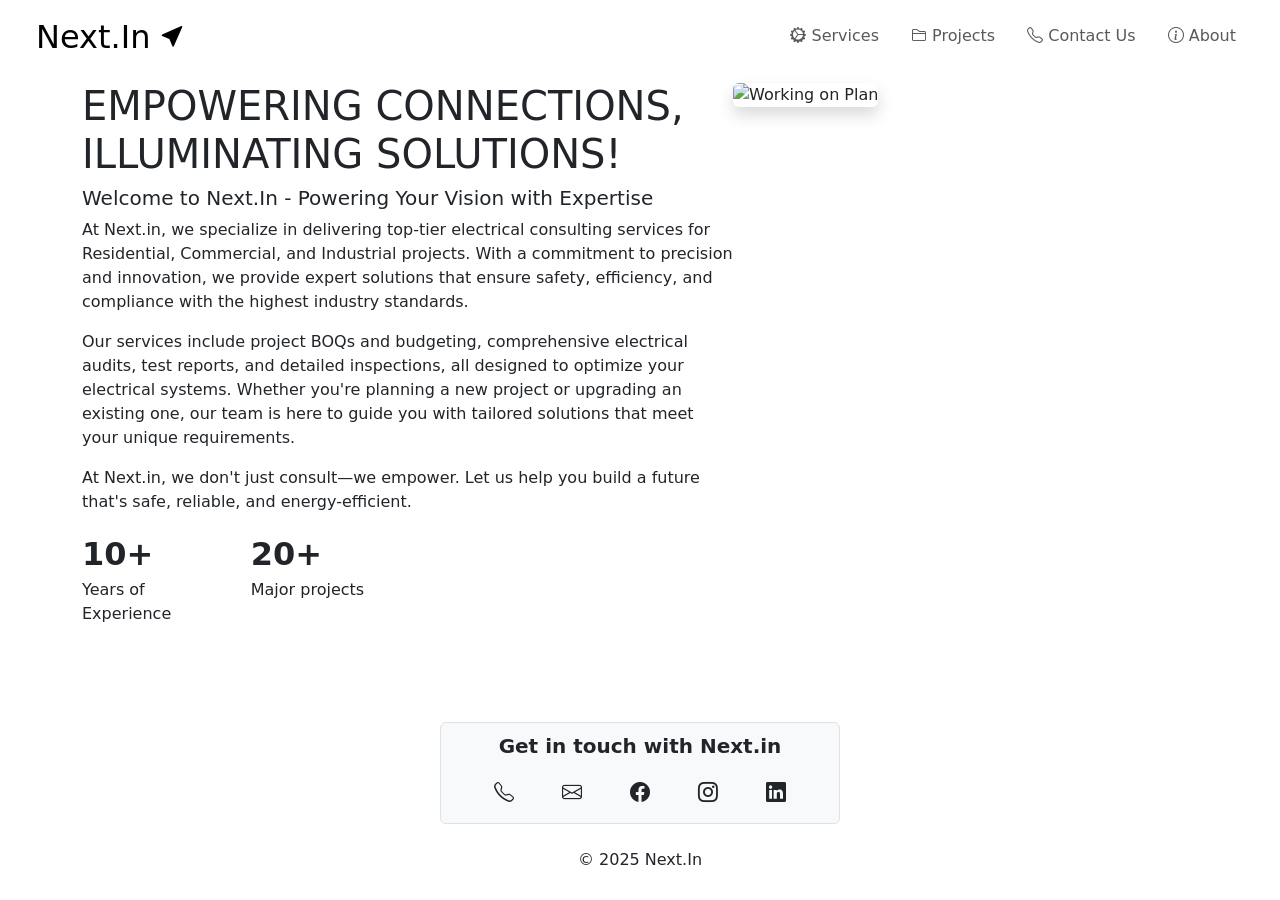
==== index.html @ f6dade46 "Change stylesheet link from style.css to newTheme.css" ====
<!DOCTYPE html>
<html lang="en">

<head>
    <meta charset="UTF-8">
    <meta name="viewport" content="width=device-width, initial-scale=1.0">
    <title>Next.In</title>
    <link href="https://cdn.jsdelivr.net/npm/bootstrap@5.3.6/dist/css/bootstrap.min.css" rel="stylesheet"
        integrity="sha384-4Q6Gf2aSP4eDXB8Miphtr37CMZZQ5oXLH2yaXMJ2w8e2ZtHTl7GptT4jmndRuHDT" crossorigin="anonymous">
    <link rel="stylesheet" href="https://cdn.jsdelivr.net/npm/bootstrap-icons@1.13.1/font/bootstrap-icons.min.css">
    <link rel="stylesheet" href="newTheme.css">
    <style>
        @media screen and (min-width: 992px) {
            #cssgrid {
                display: grid; 
                grid-template-columns: 7fr 5fr;
            }
            #cssgrid h1 {
                grid-column: 1;
                grid-row: 1;
            }
            #second {
                grid-column: 2;
                grid-row: 1 / 3;
            }
            #third {
                grid-column: 1;
                grid-row: 2;
            }
            
        }
    </style>
</head>

<body>
    <header class="mx-lg-4 mb-lg-2">
        <nav class="navbar navbar-expand-lg bg-body-white">
            <div class="container-fluid">
                <a class="navbar-brand fs-2" href="./">Next.<span id="diff">In</span>
                    <svg xmlns="http://www.w3.org/2000/svg" width="24" height="24" fill="currentColor"
                        class="mb-2 bi bi-cursor-fill" viewBox="0 0 16 16">
                        <path
                            d="M14.082 2.182a.5.5 0 0 1 .103.557L8.528 15.467a.5.5 0 0 1-.917-.007L5.57 10.694.803 8.652a.5.5 0 0 1-.006-.916l12.728-5.657a.5.5 0 0 1 .556.103z" />
                    </svg>
                </a>
                <button class="navbar-toggler" type="button" data-bs-toggle="offcanvas" data-bs-target="#offcanvasNavbar"
                    aria-controls="offcanvasNavbar" aria-label="Toggle navigation">
                    <span class="navbar-toggler-icon"></span>
                </button>
                <div class="offcanvas offcanvas-end" tabindex="-1" id="offcanvasNavbar" aria-labelledby="offcanvasNavbarLabel">
                    <div class="offcanvas-header">
                        <h5 class="offcanvas-title" id="offcanvasNavbarLabel">Next.In</h5>
                        <button type="button" class="btn-close" data-bs-dismiss="offcanvas" aria-label="Close"></button>
                    </div>
                    <div class="offcanvas-body">
                        <ul class="navbar-nav nav-underline ms-auto mb-2 mb-lg-0">
                            <li class="nav-item"><a class="nav-link" href="services/"><i class="bi bi-gear-wide-connected"></i> Services</a></li>
                            <li class="nav-item"><a class="nav-link" href="projects/"><i class="bi bi-folder2"></i> Projects</a></li>
                            <li class="nav-item"><a class="nav-link" href="contact/"><i class="bi bi-telephone"></i> Contact Us</a></li>
                            <li class="nav-item"><a class="nav-link" href="about/"><i class="bi bi-info-circle"></i> About</a></li>
                        </ul>
                    </div>
                </div>
                
            </div>
        </nav>
    </header>

    <main>
        <section class="container">
            <div id="cssgrid">
                <!-- <div class="col-lg-7"> -->
                    <h1>
                        EMPOWERING CONNECTIONS, <br> <span class="text-custom-primary">ILLUMINATING SOLUTIONS!</span>
                    </h1>
                    <div id="second" class="mt-4 mb-2 my-lg-0">
                        <img class="rounded shadow"
                            src="assets/small-vecteezy_business-team-hands-at-work-with-business-plan_1236463_small.jpg"
                            alt="Working on Plan" style="object-fit: cover;width: 100%;height: 100%;">
                    </div>
                    <div id="third">
                        <h5>Welcome to Next.In - Powering Your Vision with Expertise</h5>
                    
                        <p>At Next.in, we specialize in delivering top-tier electrical consulting services for Residential,
                            Commercial, and Industrial projects. With a commitment to precision and innovation, we provide
                            expert
                            solutions that ensure safety, efficiency, and compliance with the highest industry standards.
                        </p>
                        <p>Our services include project BOQs and budgeting, comprehensive electrical audits, test reports,
                            and detailed
                            inspections, all designed to optimize your electrical systems. Whether you're planning a new
                            project or
                            upgrading an existing one, our team is here to guide you with tailored solutions that meet your
                            unique
                            requirements.</p>
                    
                        <p>At Next.in, we don't just consult—we empower. Let us help you build a future that's safe,
                            reliable, and
                            energy-efficient.</p>
                        <div class="row text-center text-lg-start">
                            <span class="col-6 col-lg-3"><span class="text-custom-primary fs-2 fw-bold">10+</span><br>Years of
                                Experience</span>
                            <span class="col-6 col-lg-3"><span class="text-custom-primary fs-2 fw-bold">20+</span><br>Major
                                projects</span>
                        </div>
                    </div>
                <!-- </div> -->
            </div>
        </section>
    </main>
    <footer class="bd-footer pt-4 pt-md-5 mt-5">
        <div class="container text-center">
            <div class="container border border-1 rounded bg-light" style="max-width: 400px">
                <p class="fw-bold fs-5 mt-2">Get in touch with Next.in</p>
                <div class="container text-center">
                    <ul class="list-unstyled row row-cols-auto gx-5 justify-content-center fs-5">
                        <li><a class="col text-reset" href="tel:+919769475889"><i class="bi bi-telephone"></i></a></li>
                        <li><a class="col text-reset" href="mailto:ashrafhusain0989@gmail.com"><i
                                    class="bi bi-envelope"></i></a></li>
                        <li><a class="col text-reset" href="https://www.instagram.com/mr.ashraf09/"><i
                                    class="bi bi-facebook"></i></a></li>
                        <li><a class="col text-reset" href="https://www.instagram.com/mr.ashraf09/"><i
                                    class="bi bi-instagram"></i></a></li>
                        <li><a class="col text-reset" href="https://www.instagram.com/in/nextin/"><i
                                    class="bi bi-linkedin"></i></a></li>
                    </ul>
                </div>
            </div>
            <br>
            <div class="container">
                <p>&copy; 2025 Next.In</p>
            </div>
        </div>
    </footer>
    <script src="https://cdn.jsdelivr.net/npm/bootstrap@5.3.6/dist/js/bootstrap.bundle.min.js"
        integrity="sha384-j1CDi7MgGQ12Z7Qab0qlWQ/Qqz24Gc6BM0thvEMVjHnfYGF0rmFCozFSxQBxwHKO"
        crossorigin="anonymous">
    </script>
</body>

</html>
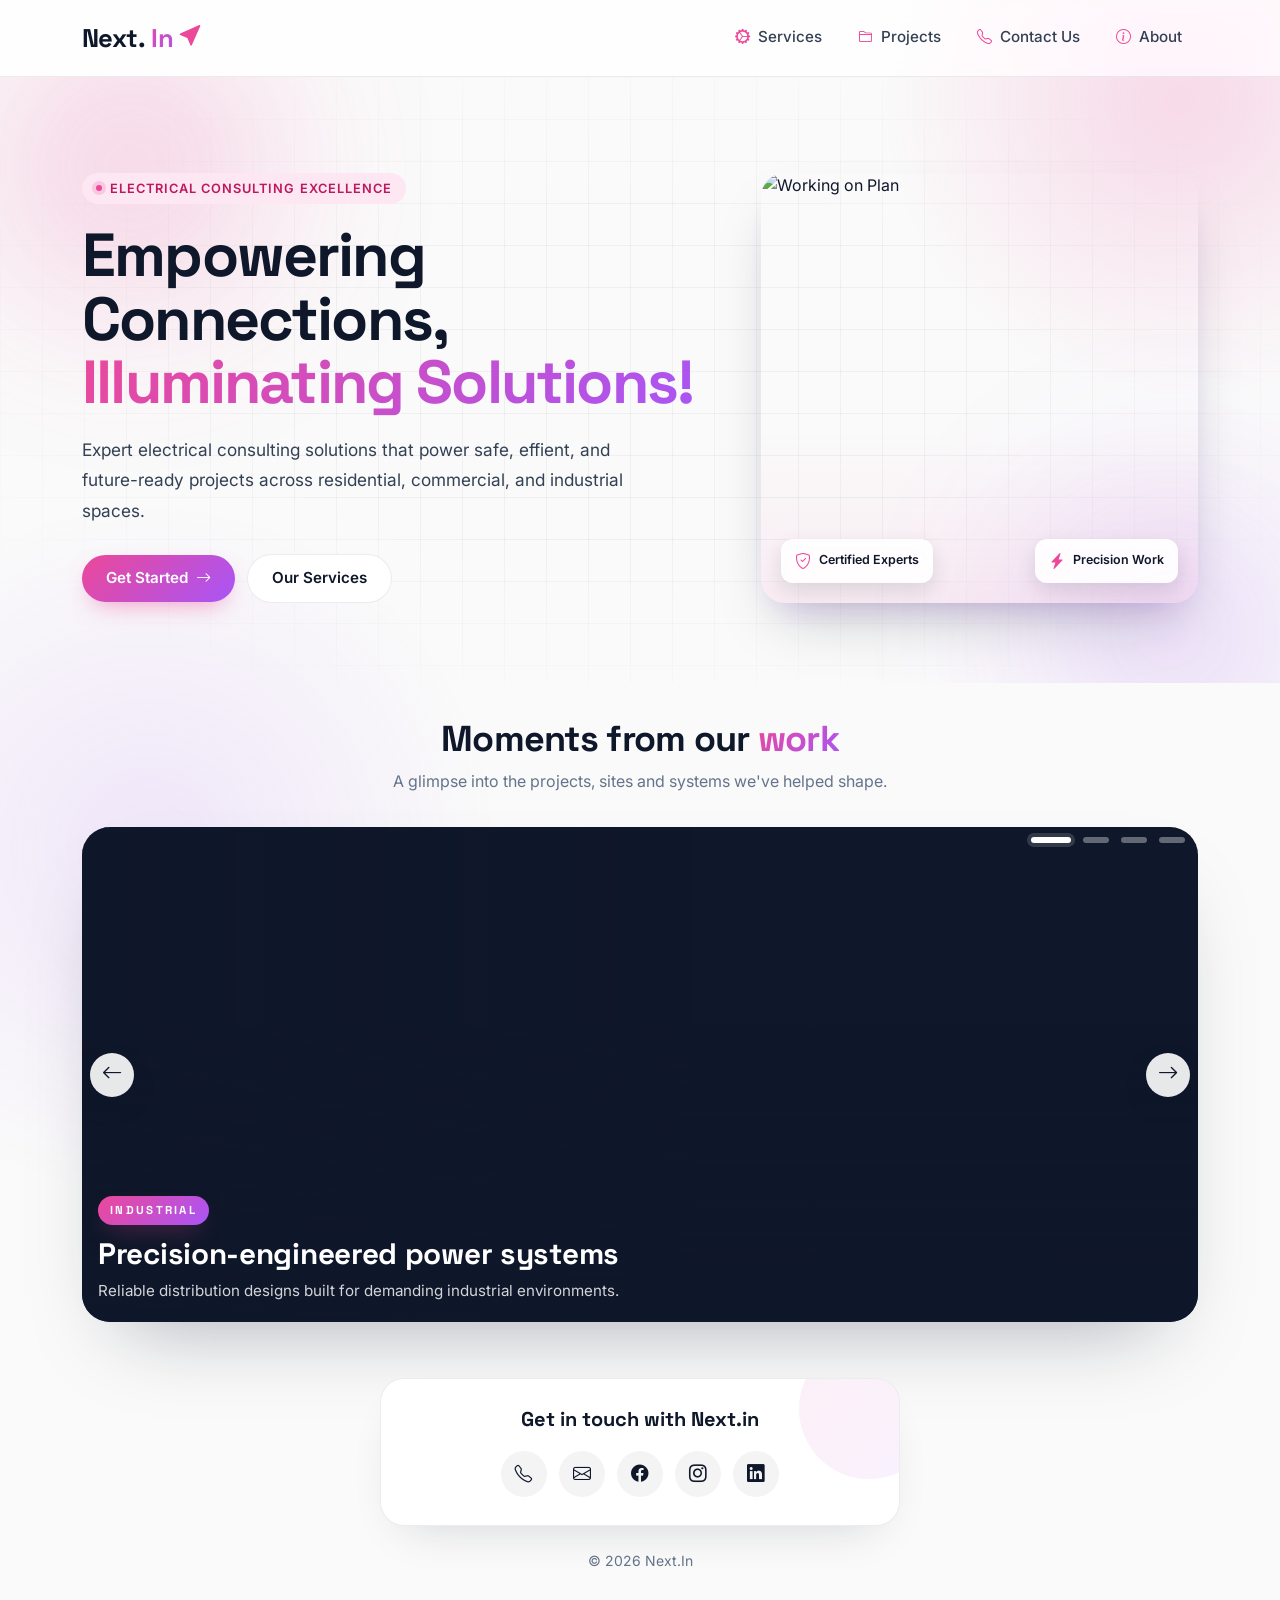
==== commit 3a7c1160: "new theme changes" ====
--- a/index.html
+++ b/index.html
@@ -8,34 +8,18 @@
     <link href="https://cdn.jsdelivr.net/npm/bootstrap@5.3.6/dist/css/bootstrap.min.css" rel="stylesheet"
         integrity="sha384-4Q6Gf2aSP4eDXB8Miphtr37CMZZQ5oXLH2yaXMJ2w8e2ZtHTl7GptT4jmndRuHDT" crossorigin="anonymous">
     <link rel="stylesheet" href="https://cdn.jsdelivr.net/npm/bootstrap-icons@1.13.1/font/bootstrap-icons.min.css">
-    <link rel="stylesheet" href="newTheme.css">
-    <style>
-        @media screen and (min-width: 992px) {
-            #cssgrid {
-                display: grid; 
-                grid-template-columns: 7fr 5fr;
-            }
-            #cssgrid h1 {
-                grid-column: 1;
-                grid-row: 1;
-            }
-            #second {
-                grid-column: 2;
-                grid-row: 1 / 3;
-            }
-            #third {
-                grid-column: 1;
-                grid-row: 2;
-            }
-            
-        }
-    </style>
+    <link rel="preconnect" href="https://fonts.googleapis.com">
+    <link rel="preconnect" href="https://fonts.gstatic.com" crossorigin>
+    <link
+        href="https://fonts.googleapis.com/css2?family=Inter:wght@300;400;500;600;700;800&family=Space+Grotesk:wght@500;600;700&display=swap"
+        rel="stylesheet">
+    <link rel="stylesheet" href="style.css">
 </head>
 
 <body>
-    <header class="mx-lg-4 mb-lg-2">
+    <header class="px-lg-4 site-header">
         <nav class="navbar navbar-expand-lg bg-body-white">
-            <div class="container-fluid">
+            <div class="container">
                 <a class="navbar-brand fs-2" href="./">Next.<span id="diff">In</span>
                     <svg xmlns="http://www.w3.org/2000/svg" width="24" height="24" fill="currentColor"
                         class="mb-2 bi bi-cursor-fill" viewBox="0 0 16 16">
@@ -43,99 +27,168 @@
                             d="M14.082 2.182a.5.5 0 0 1 .103.557L8.528 15.467a.5.5 0 0 1-.917-.007L5.57 10.694.803 8.652a.5.5 0 0 1-.006-.916l12.728-5.657a.5.5 0 0 1 .556.103z" />
                     </svg>
                 </a>
-                <button class="navbar-toggler" type="button" data-bs-toggle="offcanvas" data-bs-target="#offcanvasNavbar"
-                    aria-controls="offcanvasNavbar" aria-label="Toggle navigation">
+                <button class="navbar-toggler" type="button" data-bs-toggle="offcanvas"
+                    data-bs-target="#offcanvasNavbar" aria-controls="offcanvasNavbar" aria-label="Toggle navigation">
                     <span class="navbar-toggler-icon"></span>
                 </button>
-                <div class="offcanvas offcanvas-end" tabindex="-1" id="offcanvasNavbar" aria-labelledby="offcanvasNavbarLabel">
+                <div class="offcanvas offcanvas-end" tabindex="-1" id="offcanvasNavbar"
+                    aria-labelledby="offcanvasNavbarLabel">
                     <div class="offcanvas-header">
                         <h5 class="offcanvas-title" id="offcanvasNavbarLabel">Next.In</h5>
                         <button type="button" class="btn-close" data-bs-dismiss="offcanvas" aria-label="Close"></button>
                     </div>
                     <div class="offcanvas-body">
-                        <ul class="navbar-nav nav-underline ms-auto mb-2 mb-lg-0">
-                            <li class="nav-item"><a class="nav-link" href="services/"><i class="bi bi-gear-wide-connected"></i> Services</a></li>
-                            <li class="nav-item"><a class="nav-link" href="projects/"><i class="bi bi-folder2"></i> Projects</a></li>
-                            <li class="nav-item"><a class="nav-link" href="contact/"><i class="bi bi-telephone"></i> Contact Us</a></li>
-                            <li class="nav-item"><a class="nav-link" href="about/"><i class="bi bi-info-circle"></i> About</a></li>
+                        <ul class="navbar-nav ms-auto mb-2 mb-lg-0 gap-lg-1">
+                            <li class="nav-item"><a class="nav-link" href="services/"><i
+                                        class="bi bi-gear-wide-connected"></i> Services</a></li>
+                            <li class="nav-item"><a class="nav-link" href="projects/"><i class="bi bi-folder2"></i>
+                                    Projects</a></li>
+                            <li class="nav-item"><a class="nav-link" href="contact/"><i class="bi bi-telephone"></i>
+                                    Contact Us</a></li>
+                            <li class="nav-item"><a class="nav-link" href="about/"><i class="bi bi-info-circle"></i>
+                                    About</a></li>
                         </ul>
                     </div>
                 </div>
-                
             </div>
         </nav>
     </header>
 
     <main>
-        <section class="container">
-            <div id="cssgrid">
-                <!-- <div class="col-lg-7"> -->
-                    <h1>
-                        EMPOWERING CONNECTIONS, <br> <span class="text-custom-primary">ILLUMINATING SOLUTIONS!</span>
-                    </h1>
-                    <div id="second" class="mt-4 mb-2 my-lg-0">
-                        <img class="rounded shadow"
-                            src="assets/small-vecteezy_business-team-hands-at-work-with-business-plan_1236463_small.jpg"
-                            alt="Working on Plan" style="object-fit: cover;width: 100%;height: 100%;">
-                    </div>
-                    <div id="third">
-                        <h5>Welcome to Next.In - Powering Your Vision with Expertise</h5>
-                    
-                        <p>At Next.in, we specialize in delivering top-tier electrical consulting services for Residential,
-                            Commercial, and Industrial projects. With a commitment to precision and innovation, we provide
-                            expert
-                            solutions that ensure safety, efficiency, and compliance with the highest industry standards.
+        <section class="projects-hero-v2">
+            <div class="hero-bg-grid" aria-hidden="true"></div>
+            <div class="hero-blob hero-blob-1" aria-hidden="true"></div>
+            <div class="hero-blob hero-blob-2" aria-hidden="true"></div>
+
+            <div class="container">
+                <div class="row g-5">
+                    <div class="col-lg-7">
+                        <span class="eyebrow rise"><span class="dot"></span> Electrical Consulting Excellence</span>
+                        <h1 class="hero-title-v2 rise-2">
+                            Empowering Connections,
+                            <span class="text-custom-gradient">Illuminating Solutions!</span>
+                        </h1>
+                        <p class="projects-lead-v2 rise-3">
+                            Expert electrical consulting solutions that power safe, effient, and future-ready projects
+                            across residential, commercial, and industrial spaces.
                         </p>
-                        <p>Our services include project BOQs and budgeting, comprehensive electrical audits, test reports,
-                            and detailed
-                            inspections, all designed to optimize your electrical systems. Whether you're planning a new
-                            project or
-                            upgrading an existing one, our team is here to guide you with tailored solutions that meet your
-                            unique
-                            requirements.</p>
-                    
-                        <p>At Next.in, we don't just consult—we empower. Let us help you build a future that's safe,
-                            reliable, and
-                            energy-efficient.</p>
-                        <div class="row text-center text-lg-start">
-                            <span class="col-6 col-lg-3"><span class="text-custom-primary fs-2 fw-bold">10+</span><br>Years of
-                                Experience</span>
-                            <span class="col-6 col-lg-3"><span class="text-custom-primary fs-2 fw-bold">20+</span><br>Major
-                                projects</span>
+                        <div class="hero-actions rise-4">
+                            <a class="btn-modern btn-primary-modern" href="contact/">
+                                Get Started <i class="bi bi-arrow-right"></i>
+                            </a>
+                            <a class="btn-modern btn-ghost-modern" href="services/">
+                                Our Services
+                            </a>
                         </div>
                     </div>
-                <!-- </div> -->
+                    <div class="col-lg-5">
+                        <div class="hero-image-wrap h-100 rise-5">
+                            <img src="assets/small-vecteezy_business-team-hands-at-work-with-business-plan_1236463_small.jpg"
+                                alt="Working on Plan">
+                            <div class="image-badge">
+                                <span class="image-chip"><i class="bi bi-shield-check"></i> Certified Experts</span>
+                                <span class="image-chip"><i class="bi bi-lightning-charge-fill"></i> Precision
+                                    Work</span>
+                            </div>
+                        </div>
+                    </div>
+                </div>
+            </div>
+        </section>
+
+        <!-- SHOWCASE CAROUSEL -->
+        <section class="container section-pad showcase-wrap">
+            <div class="section-head rise">
+                <h2 class="section-title">Moments from our <span class="text-custom-gradient">work</span></h2>
+                <p class="section-sub">A glimpse into the projects, sites and systems we've helped shape.</p>
+            </div>
+
+            <div id="aboutShowcase" class="carousel slide showcase-carousel rise-2" data-bs-ride="carousel"
+                data-bs-interval="4500">
+                <div class="carousel-indicators showcase-indicators">
+                    <button type="button" data-bs-target="#aboutShowcase" data-bs-slide-to="0" class="active"
+                        aria-current="true" aria-label="Slide 1"></button>
+                    <button type="button" data-bs-target="#aboutShowcase" data-bs-slide-to="1"
+                        aria-label="Slide 2"></button>
+                    <button type="button" data-bs-target="#aboutShowcase" data-bs-slide-to="2"
+                        aria-label="Slide 3"></button>
+                    <button type="button" data-bs-target="#aboutShowcase" data-bs-slide-to="3"
+                        aria-label="Slide 4"></button>
+                </div>
+
+                <div class="carousel-inner">
+                    <div class="carousel-item active">
+                        <img src="assets/Mercedes.jpg" class="d-block w-100" alt="Industrial electrical project">
+                        <div class="showcase-caption">
+                            <span class="caption-tag">Industrial</span>
+                            <h3>Precision-engineered power systems</h3>
+                            <p>Reliable distribution designs built for demanding industrial environments.</p>
+                        </div>
+                    </div>
+                    <div class="carousel-item">
+                        <img src="assets/Moxy.jfif" class="d-block w-100" alt="Commercial electrical consulting">
+                        <div class="showcase-caption">
+                            <span class="caption-tag">Commercial</span>
+                            <h3>Smart, efficient commercial spaces</h3>
+                            <p>End-to-end consulting from BOQ to commissioning for modern workplaces.</p>
+                        </div>
+                    </div>
+                    <div class="carousel-item">
+                        <img src="assets/ekta.jpeg" class="d-block w-100" alt="Residential wiring and safety">
+                        <div class="showcase-caption">
+                            <span class="caption-tag">Residential</span>
+                            <h3>Safe &amp; future-ready homes</h3>
+                            <p>Thoughtful layouts, safety-first wiring and IS/ISO-aligned test reports.</p>
+                        </div>
+                    </div>
+                    <div class="carousel-item">
+                        <img src="assets/S-Raheja-New-Light.jpeg" class="d-block w-100"
+                            alt="On-site audit and inspection">
+                        <div class="showcase-caption">
+                            <span class="caption-tag">Audits</span>
+                            <h3>Meticulous audits &amp; inspections</h3>
+                            <p>Actionable insights that drive lasting improvements on every site.</p>
+                        </div>
+                    </div>
+                </div>
+
+                <button class="carousel-control-prev showcase-btn" type="button" data-bs-target="#aboutShowcase"
+                    data-bs-slide="prev">
+                    <span aria-hidden="true"><i class="bi bi-arrow-left"></i></span>
+                    <span class="visually-hidden">Previous</span>
+                </button>
+                <button class="carousel-control-next showcase-btn" type="button" data-bs-target="#aboutShowcase"
+                    data-bs-slide="next">
+                    <span aria-hidden="true"><i class="bi bi-arrow-right"></i></span>
+                    <span class="visually-hidden">Next</span>
+                </button>
             </div>
         </section>
     </main>
-    <footer class="bd-footer pt-4 pt-md-5 mt-5">
+
+    <footer class="bd-footer">
         <div class="container text-center">
-            <div class="container border border-1 rounded bg-light" style="max-width: 400px">
-                <p class="fw-bold fs-5 mt-2">Get in touch with Next.in</p>
-                <div class="container text-center">
-                    <ul class="list-unstyled row row-cols-auto gx-5 justify-content-center fs-5">
-                        <li><a class="col text-reset" href="tel:+919769475889"><i class="bi bi-telephone"></i></a></li>
-                        <li><a class="col text-reset" href="mailto:ashrafhusain0989@gmail.com"><i
-                                    class="bi bi-envelope"></i></a></li>
-                        <li><a class="col text-reset" href="https://www.instagram.com/mr.ashraf09/"><i
-                                    class="bi bi-facebook"></i></a></li>
-                        <li><a class="col text-reset" href="https://www.instagram.com/mr.ashraf09/"><i
-                                    class="bi bi-instagram"></i></a></li>
-                        <li><a class="col text-reset" href="https://www.instagram.com/in/nextin/"><i
-                                    class="bi bi-linkedin"></i></a></li>
-                    </ul>
-                </div>
+            <div class="contact-card rise-5">
+                <h5>Get in touch with Next.in</h5>
+                <ul class="social-list">
+                    <li><a href="tel:+919769475889" aria-label="Phone"><i class="bi bi-telephone"></i></a></li>
+                    <li><a href="mailto:nextinconsultant@outlook.com" aria-label="Email"><i
+                                class="bi bi-envelope"></i></a></li>
+                    <li><a href="https://www.instagram.com/mr.ashraf09/" aria-label="Facebook"><i
+                                class="bi bi-facebook"></i></a></li>
+                    <li><a href="https://www.instagram.com/next_in_interior_ai_consultant/" aria-label="Instagram"><i
+                                class="bi bi-instagram"></i></a></li>
+                    <li><a href="https://www.instagram.com/in/nextin/" aria-label="LinkedIn"><i
+                                class="bi bi-linkedin"></i></a></li>
+                </ul>
             </div>
-            <br>
-            <div class="container">
-                <p>&copy; 2025 Next.In</p>
-            </div>
+            <p class="copyright">&copy; 2026 Next.In</p>
         </div>
     </footer>
+
     <script src="https://cdn.jsdelivr.net/npm/bootstrap@5.3.6/dist/js/bootstrap.bundle.min.js"
-        integrity="sha384-j1CDi7MgGQ12Z7Qab0qlWQ/Qqz24Gc6BM0thvEMVjHnfYGF0rmFCozFSxQBxwHKO"
-        crossorigin="anonymous">
-    </script>
+        integrity="sha384-j1CDi7MgGQ12Z7Qab0qlWQ/Qqz24Gc6BM0thvEMVjHnfYGF0rmFCozFSxQBxwHKO" crossorigin="anonymous">
+        </script>
 </body>
 
-</html>
+</html>
--- a/style.css
+++ b/style.css
@@ -0,0 +1,3018 @@
+:root {
+    --primary-custom-color: #DE89BE;
+    --secondary-custom-color: #C297b8;
+    --tertiary-custom-color: #40434E;
+    --accent: #ec4899;
+    --accent-2: #a855f7;
+    --accent-soft: #fce7f3;
+    --ink: #0f172a;
+    --ink-2: #334155;
+    --muted: #64748b;
+    --bg: #fafafa;
+    --card: #ffffff;
+    --border: rgba(15, 23, 42, 0.08);
+    --gradient: linear-gradient(135deg, #ec4899 0%, #a855f7 100%);
+}
+
+* {
+    box-sizing: border-box;
+}
+
+html {
+    background: var(--bg);
+}
+
+body {
+    font-family: 'Inter', system-ui, -apple-system, sans-serif;
+    color: var(--ink);
+    -webkit-font-smoothing: antialiased;
+    scroll-behavior: smooth;
+    background: transparent;
+    /* ← let blobs show through */
+}
+
+/* Decorative background blobs */
+body::before {
+    content: "";
+    position: fixed;
+    top: -200px;
+    right: -200px;
+    width: 600px;
+    height: 600px;
+    background: radial-gradient(circle, rgba(236, 72, 153, 0.18) 0%, transparent 70%);
+    border-radius: 50%;
+    z-index: -1;
+    pointer-events: none;
+}
+
+body::after {
+    content: "";
+    position: fixed;
+    bottom: -300px;
+    left: -200px;
+    width: 700px;
+    height: 700px;
+    background: radial-gradient(circle, rgba(168, 85, 247, 0.12) 0%, transparent 70%);
+    border-radius: 50%;
+    z-index: -1;
+    pointer-events: none;
+}
+
+.site-header {
+    position: sticky;
+    top: 0;
+    z-index: 1000;
+    backdrop-filter: saturate(180%) blur(16px);
+    -webkit-backdrop-filter: saturate(180%) blur(16px);
+    background: rgba(255, 255, 255, 0.72);
+    border-bottom: 1px solid var(--border);
+}
+
+@media (max-width: 991.98px) {
+    .site-header {
+        backdrop-filter: none !important;
+        position: unset !important
+    }
+}
+
+.navbar {
+    padding: 0.85rem 0;
+}
+
+.navbar-brand {
+    font-family: 'Space Grotesk', sans-serif;
+    font-weight: 700;
+    font-size: 1.6rem !important;
+    letter-spacing: -0.02em;
+    color: var(--ink);
+    display: flex;
+    align-items: center;
+    gap: 6px;
+}
+
+.navbar-brand #diff {
+    background: var(--gradient);
+    -webkit-background-clip: text;
+    background-clip: text;
+    color: transparent;
+}
+
+.navbar-brand svg {
+    color: var(--accent);
+    transition: transform .4s ease;
+}
+
+.navbar-brand:hover svg {
+    transform: rotate(20deg) translateX(2px);
+}
+
+.navbar-nav .nav-link {
+    color: var(--ink-2) !important;
+    font-weight: 500;
+    font-size: 0.95rem;
+    padding: 0.5rem 1rem !important;
+    border-radius: 10px;
+    transition: all .25s ease;
+    position: relative;
+}
+
+.navbar-nav .nav-link:hover {
+    color: var(--ink) !important;
+    background: rgba(236, 72, 153, 0.06);
+}
+
+.navbar-nav .nav-link i {
+    color: var(--accent);
+    margin-right: 4px;
+}
+
+.hero {
+    padding-top: 2rem;
+    padding-bottom: 2rem;
+}
+
+@media (min-width: 991.98px) {
+    .hero {
+        padding: 4rem 0 2rem;
+    }
+}
+
+.eyebrow {
+    display: inline-flex;
+    align-items: center;
+    gap: 8px;
+    font-size: 0.8rem;
+    font-weight: 600;
+    letter-spacing: 0.08em;
+    text-transform: uppercase;
+    padding: 6px 14px;
+    background: var(--accent-soft);
+    color: #be185d;
+    border-radius: 999px;
+    margin-bottom: 1.25rem;
+}
+
+.eyebrow .dot {
+    width: 6px;
+    height: 6px;
+    border-radius: 50%;
+    background: var(--accent);
+    box-shadow: 0 0 0 4px rgba(236, 72, 153, 0.2);
+}
+
+h1.hero-title {
+    font-family: 'Space Grotesk', sans-serif;
+    font-weight: 700;
+    font-size: clamp(1.7rem, 5vw, 3.6rem);
+    line-height: 1.05;
+    letter-spacing: -0.03em;
+    margin-bottom: 1.25rem;
+}
+
+.text-custom-gradient {
+    background: var(--gradient);
+    -webkit-background-clip: text;
+    background-clip: text;
+    color: transparent;
+}
+
+.lead-heading {
+    font-size: 1.1rem;
+    font-weight: 600;
+    color: var(--ink);
+    margin-bottom: 1rem;
+}
+
+@media (max-width: 991.98px) {
+    .lead-heading {
+        margin-top: 1rem;
+    }
+}
+
+.hero p {
+    color: var(--ink-2);
+    font-size: 1rem;
+    line-height: 1.7;
+}
+
+/* Hero image */
+.hero-image-wrap {
+    position: relative;
+    border-radius: 24px;
+    overflow: hidden;
+    box-shadow:
+        0 30px 60px -20px rgba(15, 23, 42, 0.25),
+        0 18px 30px -18px rgba(168, 85, 247, 0.25);
+    transform: translateZ(0);
+}
+
+.hero-image-wrap::after {
+    content: "";
+    position: absolute;
+    inset: 0;
+    background: linear-gradient(180deg, transparent 60%, rgba(236, 72, 153, 0.08));
+    pointer-events: none;
+}
+
+.hero-image-wrap img {
+    width: 100%;
+    height: 100%;
+    object-fit: cover;
+    display: block;
+    transition: transform 1.2s ease;
+}
+
+.hero-image-wrap:hover img {
+    transform: scale(1.04);
+}
+
+.image-badge {
+    position: absolute;
+    bottom: 20px;
+    left: 20px;
+    right: 20px;
+    display: flex;
+    justify-content: space-between;
+    gap: 12px;
+    z-index: 2;
+}
+
+.image-chip {
+    background: rgba(255, 255, 255, 0.92);
+    backdrop-filter: blur(8px);
+    padding: 10px 14px;
+    border-radius: 12px;
+    font-size: 0.78rem;
+    font-weight: 600;
+    color: var(--ink);
+    box-shadow: 0 8px 20px rgba(15, 23, 42, 0.12);
+    display: flex;
+    align-items: center;
+    gap: 8px;
+}
+
+.image-chip i {
+    color: var(--accent);
+    font-size: 1rem;
+}
+
+/* Stats */
+.stats-row {
+    margin-top: 1rem;
+    display: grid;
+    grid-template-columns: repeat(2, minmax(0, 1fr));
+    gap: 1rem;
+    max-width: 420px;
+}
+
+.stat-card {
+    padding: 1.25rem 1.25rem;
+    background: var(--card);
+    border: 1px solid var(--border);
+    border-radius: 16px;
+    transition: transform .3s ease, box-shadow .3s ease, border-color .3s ease;
+}
+
+.stat-card:hover {
+    transform: translateY(-4px);
+    box-shadow: 0 20px 40px -20px rgba(236, 72, 153, 0.25);
+    border-color: rgba(236, 72, 153, 0.3);
+}
+
+.stat-number {
+    font-family: 'Space Grotesk', sans-serif;
+    font-size: 2.2rem;
+    font-weight: 700;
+    line-height: 1;
+    background: var(--gradient);
+    -webkit-background-clip: text;
+    background-clip: text;
+    color: transparent;
+    display: block;
+    margin-bottom: 0.3rem;
+}
+
+.stat-label {
+    font-size: 0.85rem;
+    color: var(--muted);
+    font-weight: 500;
+}
+
+/* CTA button */
+.cta-row {
+    margin-top: 2rem;
+    display: flex;
+    gap: 0.75rem;
+    flex-wrap: wrap;
+}
+
+.btn-modern {
+    padding: 0.75rem 1.5rem;
+    border-radius: 999px;
+    font-weight: 600;
+    font-size: 0.95rem;
+    border: none;
+    transition: all .25s ease;
+    display: inline-flex;
+    align-items: center;
+    gap: 8px;
+    text-decoration: none;
+}
+
+.btn-primary-modern {
+    background: var(--gradient);
+    color: #fff;
+    box-shadow: 0 10px 25px -10px rgba(236, 72, 153, 0.6);
+}
+
+.btn-primary-modern:hover {
+    transform: translateY(-2px);
+    box-shadow: 0 15px 30px -10px rgba(236, 72, 153, 0.7);
+    color: #fff;
+}
+
+.btn-ghost-modern {
+    background: #fff;
+    color: var(--ink);
+    border: 1px solid var(--border);
+}
+
+.btn-ghost-modern:hover {
+    border-color: var(--ink);
+    color: var(--ink);
+    transform: translateY(-2px);
+}
+
+/* Footer / contact card */
+.bd-footer {
+    margin-top: 0rem;
+    padding: 2rem 0 2.5rem;
+}
+
+.contact-card {
+    max-width: 520px;
+    margin: 0 auto;
+    background: #fff;
+    border: 1px solid var(--border);
+    border-radius: 24px;
+    padding: 1.75rem 1.5rem;
+    box-shadow: 0 20px 50px -25px rgba(15, 23, 42, 0.2);
+    position: relative;
+    overflow: hidden;
+}
+
+.contact-card::before {
+    content: "";
+    position: absolute;
+    top: -40px;
+    right: -40px;
+    width: 140px;
+    height: 140px;
+    background: var(--gradient);
+    opacity: 0.08;
+    border-radius: 50%;
+}
+
+.contact-card h5 {
+    font-family: 'Space Grotesk', sans-serif;
+    font-weight: 700;
+    font-size: 1.25rem;
+    margin-bottom: 1.25rem;
+    color: var(--ink);
+}
+
+.social-list {
+    list-style: none;
+    padding: 0;
+    margin: 0;
+    display: flex;
+    justify-content: center;
+    gap: 12px;
+    flex-wrap: wrap;
+}
+
+.social-list a {
+    width: 46px;
+    height: 46px;
+    display: inline-flex;
+    align-items: center;
+    justify-content: center;
+    border-radius: 50%;
+    background: #f4f4f5;
+    color: var(--ink);
+    text-decoration: none;
+    font-size: 1.1rem;
+    transition: all .3s ease;
+}
+
+.social-list a:hover {
+    background: var(--gradient);
+    color: #fff;
+    transform: translateY(-3px) scale(1.05);
+    box-shadow: 0 10px 20px -8px rgba(236, 72, 153, 0.5);
+}
+
+.copyright {
+    color: var(--muted);
+    font-size: 0.875rem;
+    margin-top: 1.5rem;
+}
+
+/* Grid layout */
+#cssgrid {
+    display: grid;
+    gap: 0rem;
+    align-items: center;
+}
+
+@media screen and (min-width: 992px) {
+    #cssgrid {
+        grid-template-columns: 7fr 5fr;
+        gap: 3.5rem;
+    }
+
+    #cssgrid h1 {
+        grid-column: 1;
+        grid-row: 1;
+    }
+
+    #second {
+        grid-column: 2;
+        grid-row: 1 / 3;
+        height: 100%;
+        min-height: 520px;
+    }
+
+    #third {
+        grid-column: 1;
+        grid-row: 2;
+    }
+}
+
+/* Offcanvas */
+.offcanvas {
+    border-radius: 20px 0 0 20px;
+}
+
+.offcanvas-title {
+    font-family: 'Space Grotesk', sans-serif;
+    font-weight: 700;
+}
+
+/* Subtle fade-in */
+@keyframes rise {
+    from {
+        opacity: 0;
+        transform: translateY(18px);
+    }
+
+    to {
+        opacity: 1;
+        transform: translateY(0);
+    }
+}
+
+.rise {
+    animation: rise .8s ease both;
+}
+
+.rise-2 {
+    animation: rise .8s .1s ease both;
+}
+
+.rise-3 {
+    animation: rise .8s .2s ease both;
+}
+
+.rise-4 {
+    animation: rise .8s .3s ease both;
+}
+
+.rise-5 {
+    animation: rise .8s .4s ease both;
+}
+
+.text-custom-primary {
+    color: var(--primary-custom-color);
+}
+
+.text-custom-secondary {
+    color: var(--secondary-custom-color);
+}
+
+.text-custom-tertiary {
+    color: var(--tertiary-custom-color);
+}
+
+.bg-custom-primary {
+    background-color: var(--primary-custom-color);
+}
+
+.bg-custom-secondary {
+    background-color: var(--secondary-custom-color);
+}
+
+.bg-custom-tertiary {
+    background-color: var(--tertiary-custom-color);
+}
+
+.border-custom-primary {
+    border-color: var(--primary-custom-color);
+}
+
+.border-custom-secondary {
+    border-color: var(--secondary-custom-color);
+}
+
+.border-custom-tertiary {
+    border-color: var(--tertiary-custom-color);
+}
+
+.border-dashed {
+    border-style: dashed;
+}
+
+.border-custom-bottom {
+    border-top-style: none !important;
+    border-right-style: none !important;
+    border-left-style: none !important;
+}
+
+/* ============================================================
+                                                                                                                                                                                                                                                                                                                                                                                                                                                                                                                                                                                                                                                                                                                                                                                                                                                                                                                                                                                                                                                                                                                                                                           SERVICES PAGE — modern additions
+                                                                                                                                                                                                                                                                                                                                                                                                                                                                                                                                                                                                                                                                                                                                                                                                                                                                                                                                                                                                                                                                                                                                                                              ============================================================ */
+
+/* Page hero */
+.services-hero {
+    padding: 3rem 0 1.5rem;
+    text-align: center;
+}
+
+@media (min-width: 992px) {
+    .services-hero {
+        padding: 5rem 0 2rem;
+    }
+}
+
+.services-hero-inner {
+    max-width: 820px;
+    margin: 0 auto;
+}
+
+.services-lead {
+    color: var(--ink-2);
+    font-size: 1.05rem;
+    line-height: 1.75;
+    max-width: 680px;
+    margin: 0.5rem auto 1.75rem;
+}
+
+.services-hero .cta-row {
+    justify-content: center;
+}
+
+/* Section head */
+.section-head {
+    text-align: center;
+    max-width: 720px;
+    margin: 0 auto 2.5rem;
+}
+
+.section-title {
+    font-family: 'Space Grotesk', sans-serif;
+    font-weight: 700;
+    font-size: clamp(1.6rem, 3.5vw, 2.4rem);
+    line-height: 1.15;
+    letter-spacing: -0.02em;
+    color: var(--ink);
+    margin: 0.75rem 0 0.75rem;
+}
+
+.section-sub {
+    color: var(--muted);
+    font-size: 1rem;
+    line-height: 1.7;
+    margin: 0;
+}
+
+/* Services grid */
+.services-section {
+    padding: 3rem 0;
+}
+
+.services-grid {
+    display: grid;
+    grid-template-columns: 1fr;
+    gap: 1.25rem;
+}
+
+@media (min-width: 640px) {
+    .services-grid {
+        grid-template-columns: repeat(2, 1fr);
+    }
+}
+
+@media (min-width: 992px) {
+    .services-grid {
+        grid-template-columns: repeat(3, 1fr);
+        gap: 1.5rem;
+    }
+}
+
+.service-card {
+    position: relative;
+    background: var(--card);
+    border: 1px solid var(--border);
+    border-radius: 20px;
+    padding: 1.75rem 1.5rem;
+    transition: transform .35s ease, box-shadow .35s ease, border-color .35s ease;
+    overflow: hidden;
+    isolation: isolate;
+}
+
+.service-card::before {
+    content: "";
+    position: absolute;
+    inset: 0;
+    background: var(--gradient);
+    opacity: 0;
+    transition: opacity .35s ease;
+    z-index: -1;
+}
+
+.service-card::after {
+    content: "";
+    position: absolute;
+    top: -60px;
+    right: -60px;
+    width: 160px;
+    height: 160px;
+    background: var(--gradient);
+    opacity: 0.08;
+    border-radius: 50%;
+    transition: transform .6s ease, opacity .35s ease;
+    z-index: -1;
+}
+
+.service-card:hover {
+    transform: translateY(-6px);
+    border-color: rgba(236, 72, 153, 0.35);
+    box-shadow: 0 25px 55px -25px rgba(236, 72, 153, 0.35);
+}
+
+.service-card:hover::after {
+    transform: scale(1.25);
+    opacity: 0.14;
+}
+
+.service-icon {
+    width: 52px;
+    height: 52px;
+    border-radius: 14px;
+    display: inline-flex;
+    align-items: center;
+    justify-content: center;
+    background: var(--accent-soft);
+    color: #be185d;
+    font-size: 1.4rem;
+    margin-bottom: 1rem;
+    transition: all .35s ease;
+}
+
+.service-card:hover .service-icon {
+    background: var(--gradient);
+    color: #fff;
+    transform: rotate(-6deg) scale(1.05);
+    box-shadow: 0 12px 24px -12px rgba(236, 72, 153, 0.55);
+}
+
+.service-card h3 {
+    font-family: 'Space Grotesk', sans-serif;
+    font-size: 1.2rem;
+    font-weight: 700;
+    color: var(--ink);
+    margin: 0 0 0.5rem;
+    letter-spacing: -0.01em;
+}
+
+.service-card p {
+    color: var(--ink-2);
+    font-size: 0.95rem;
+    line-height: 1.65;
+    margin-bottom: 1rem;
+}
+
+.service-link {
+    display: inline-flex;
+    align-items: center;
+    gap: 6px;
+    font-size: 0.9rem;
+    font-weight: 600;
+    color: var(--accent);
+    transition: gap .25s ease, color .25s ease;
+}
+
+.service-card:hover .service-link {
+    gap: 10px;
+    color: #be185d;
+}
+
+/* Process */
+.process-section {
+    padding: 3rem 0;
+}
+
+.process-grid {
+    display: grid;
+    grid-template-columns: 1fr;
+    gap: 1.25rem;
+    position: relative;
+}
+
+@media (min-width: 640px) {
+    .process-grid {
+        grid-template-columns: repeat(2, 1fr);
+    }
+}
+
+@media (min-width: 992px) {
+    .process-grid {
+        grid-template-columns: repeat(4, 1fr);
+    }
+}
+
+.process-step {
+    position: relative;
+    background: var(--card);
+    border: 1px solid var(--border);
+    border-radius: 20px;
+    padding: 1.75rem 1.5rem 1.5rem;
+    transition: transform .3s ease, box-shadow .3s ease;
+}
+
+.process-step:hover {
+    transform: translateY(-4px);
+    box-shadow: 0 20px 40px -20px rgba(168, 85, 247, 0.3);
+}
+
+.step-num {
+    display: inline-block;
+    font-family: 'Space Grotesk', sans-serif;
+    font-size: 1.9rem;
+    font-weight: 700;
+    background: var(--gradient);
+    -webkit-background-clip: text;
+    background-clip: text;
+    color: transparent;
+    line-height: 1;
+    margin-bottom: 0.75rem;
+}
+
+.process-step h4 {
+    font-family: 'Space Grotesk', sans-serif;
+    font-size: 1.1rem;
+    font-weight: 700;
+    color: var(--ink);
+    margin: 0 0 0.4rem;
+}
+
+.process-step p {
+    color: var(--ink-2);
+    font-size: 0.92rem;
+    line-height: 1.6;
+    margin: 0;
+}
+
+/* Why Us */
+.why-section {
+    padding: 3rem 0;
+}
+
+.why-card {
+    background: var(--card);
+    border: 1px solid var(--border);
+    border-radius: 28px;
+    padding: 2rem;
+    display: grid;
+    grid-template-columns: 1fr;
+    gap: 2rem;
+    align-items: center;
+    position: relative;
+    overflow: hidden;
+    box-shadow: 0 30px 60px -35px rgba(15, 23, 42, 0.25);
+}
+
+.why-card::before {
+    content: "";
+    position: absolute;
+    top: -120px;
+    left: -120px;
+    width: 320px;
+    height: 320px;
+    background: radial-gradient(circle, rgba(236, 72, 153, 0.18), transparent 70%);
+    border-radius: 50%;
+    pointer-events: none;
+}
+
+@media (min-width: 992px) {
+    .why-card {
+        grid-template-columns: 1.1fr 1fr;
+        padding: 3rem;
+        gap: 3rem;
+    }
+}
+
+.why-left .section-title,
+.why-left .section-sub {
+    text-align: left;
+}
+
+.why-left .section-head {
+    margin: 0 0 1rem;
+}
+
+.why-list {
+    list-style: none;
+    padding: 0;
+    margin: 1rem 0 0;
+    display: grid;
+    gap: 0.6rem;
+}
+
+.why-list li {
+    display: flex;
+    align-items: center;
+    gap: 10px;
+    color: var(--ink);
+    font-weight: 500;
+    font-size: 0.98rem;
+}
+
+.why-list li i {
+    color: var(--accent);
+    font-size: 1.1rem;
+}
+
+.why-right {
+    display: grid;
+    grid-template-columns: repeat(2, 1fr);
+    gap: 1rem;
+    position: relative;
+}
+
+.mini-stat {
+    background: #fff;
+    border: 1px solid var(--border);
+    border-radius: 18px;
+    padding: 1.1rem 1.2rem;
+    transition: transform .3s ease, border-color .3s ease, box-shadow .3s ease;
+}
+
+.mini-stat:hover {
+    transform: translateY(-4px);
+    border-color: rgba(236, 72, 153, 0.35);
+    box-shadow: 0 18px 40px -22px rgba(236, 72, 153, 0.35);
+}
+
+.mini-stat .stat-number {
+    font-size: 1.75rem;
+    margin-bottom: 0.2rem;
+}
+
+.mini-stat .stat-label {
+    font-size: 0.8rem;
+}
+
+/* CTA banner */
+.cta-section {
+    padding: 3rem 0 1rem;
+}
+
+.cta-banner {
+    position: relative;
+    text-align: center;
+    padding: 3rem 1.5rem;
+    border-radius: 28px;
+    background: linear-gradient(135deg, #0f172a 0%, #1e1b4b 60%, #3b0764 100%);
+    color: #fff;
+    overflow: hidden;
+    isolation: isolate;
+}
+
+.cta-banner::before {
+    content: "";
+    position: absolute;
+    top: -140px;
+    right: -140px;
+    width: 380px;
+    height: 380px;
+    background: radial-gradient(circle, rgba(236, 72, 153, 0.45), transparent 70%);
+    border-radius: 50%;
+    z-index: -1;
+}
+
+.cta-banner::after {
+    content: "";
+    position: absolute;
+    bottom: -160px;
+    left: -160px;
+    width: 420px;
+    height: 420px;
+    background: radial-gradient(circle, rgba(168, 85, 247, 0.4), transparent 70%);
+    border-radius: 50%;
+    z-index: -1;
+}
+
+.cta-banner h2 {
+    font-family: 'Space Grotesk', sans-serif;
+    font-weight: 700;
+    font-size: clamp(1.6rem, 3.5vw, 2.4rem);
+    letter-spacing: -0.02em;
+    margin: 0 0 0.75rem;
+}
+
+.cta-banner p {
+    color: rgba(255, 255, 255, 0.78);
+    max-width: 580px;
+    margin: 0 auto 1.5rem;
+    line-height: 1.65;
+}
+
+.cta-banner .btn-ghost-modern {
+    background: transparent;
+    color: #fff;
+    border-color: rgba(255, 255, 255, 0.35);
+}
+
+.cta-banner .btn-ghost-modern:hover {
+    border-color: #fff;
+    color: #fff;
+    background: rgba(255, 255, 255, 0.06);
+}
+
+/* Active nav link */
+.navbar-nav .nav-link.active {
+    color: var(--ink) !important;
+    background: rgba(236, 72, 153, 0.08);
+}
+
+
+/* ============================================================
+                                                                                                                                                                                                                                                                                                                                                                                                                                                                                                                                                                                                                                                                                                                                                                                                                                                                                                                                                                                                                                                                                                                                                                                                                                                                                                                                                                                                                                                                                                                                                                                                                                                                                                                                                                                                                                                                                                                                                                                                                                                                           PROJECTS PAGE — custom styles
+                                                                                                                                                                                                                                                                                                                                                                                                                                                                                                                                                                                                                                                                                                                                                                                                                                                                                                                                                                                                                                                                                                                                                                                                                                                                                                                                                                                                                                                                                                                                                                                                                                                                                                                                                                                                                                                                                                                                                                                                                                                                              ============================================================ */
+
+/* --- Solid gradient modern button (works with .btn) --- */
+.btn.btn-modern {
+    display: inline-flex;
+    align-items: center;
+    gap: 8px;
+    padding: 0.85rem 1.6rem;
+    font-weight: 600;
+    font-size: 0.95rem;
+    color: #fff;
+    background: var(--gradient);
+    border: none;
+    border-radius: 999px;
+    box-shadow: 0 14px 30px -12px rgba(236, 72, 153, 0.55);
+    transition: transform .25s ease, box-shadow .25s ease, filter .25s ease, color .25s ease;
+    text-decoration: none;
+}
+
+.btn.btn-modern:hover {
+    transform: translateY(-2px);
+    color: #fff;
+    filter: brightness(1.05);
+    box-shadow: 0 18px 36px -10px rgba(236, 72, 153, 0.6);
+}
+
+.btn.btn-modern i {
+    font-size: 1rem;
+}
+
+/* Ghost button (outline style) */
+.btn-ghost {
+    display: inline-flex;
+    align-items: center;
+    gap: 8px;
+    padding: 0.85rem 1.5rem;
+    font-weight: 600;
+    font-size: 0.95rem;
+    color: var(--ink);
+    background: rgba(255, 255, 255, 0.6);
+    border: 1px solid var(--border);
+    border-radius: 999px;
+    backdrop-filter: blur(8px);
+    -webkit-backdrop-filter: blur(8px);
+    transition: transform .25s ease, border-color .25s ease, background .25s ease, color .25s ease;
+    text-decoration: none;
+}
+
+.btn-ghost:hover {
+    transform: translateY(-2px);
+    border-color: var(--ink);
+    color: var(--ink);
+    background: #fff;
+}
+
+.btn-ghost.btn-ghost-light {
+    color: #fff;
+    background: rgba(255, 255, 255, 0.08);
+    border-color: rgba(255, 255, 255, 0.28);
+}
+
+.btn-ghost.btn-ghost-light:hover {
+    color: #fff;
+    background: rgba(255, 255, 255, 0.14);
+    border-color: #fff;
+}
+
+/* ------------------------------------------------------------
+                                                                                                                                                                                                                                                                                                                                                                                                                                                                                                                                                                                                                                                                                                                                                                                                                                                                                                                                                                                                                                                                                                                                                                                                                                                                                                                                                                                                                                                                                                                                                                                                                                                                                                                                                                                                                                                                                                                                                                                                                                                                                                                                                                                                                                                     HERO v2 — editorial split layout with glow + grid
+                                                                                                                                                                                                                                                                                                                                                                                                                                                                                                                                                                                                                                                                                                                                                                                                                                                                                                                                                                                                                                                                                                                                                                                                                                                                                                                                                                                                                                                                                                                                                                                                                                                                                                                                                                                                                                                                                                                                                                                                                                                                                                                                                                                                                                                        ------------------------------------------------------------ */
+.projects-hero-v2 {
+    position: relative;
+    padding: 4rem 0 3.5rem;
+    overflow: hidden;
+    isolation: isolate;
+}
+
+@media (min-width: 992px) {
+    .projects-hero-v2 {
+        padding: 6rem 0 5rem;
+    }
+}
+
+/* Subtle dotted / line grid */
+.hero-bg-grid {
+    position: absolute;
+    inset: 0;
+    background-image:
+        linear-gradient(rgba(15, 23, 42, 0.045) 1px, transparent 1px),
+        linear-gradient(90deg, rgba(15, 23, 42, 0.045) 1px, transparent 1px);
+    background-size: 42px 42px;
+    mask-image: radial-gradient(ellipse at center, #000 40%, transparent 85%);
+    -webkit-mask-image: radial-gradient(ellipse at center, #000 40%, transparent 85%);
+    z-index: -2;
+    pointer-events: none;
+}
+
+/* Floating color blobs */
+.hero-blob {
+    position: absolute;
+    width: 420px;
+    height: 420px;
+    border-radius: 50%;
+    filter: blur(80px);
+    opacity: 0.55;
+    z-index: -1;
+    pointer-events: none;
+    animation: blob-float 12s ease-in-out infinite;
+}
+
+.hero-blob-1 {
+    top: -120px;
+    left: -80px;
+    background: radial-gradient(circle, rgba(236, 72, 153, 0.55), transparent 70%);
+}
+
+.hero-blob-2 {
+    bottom: -160px;
+    right: -100px;
+    background: radial-gradient(circle, rgba(168, 85, 247, 0.45), transparent 70%);
+    animation-delay: -4s;
+}
+
+@keyframes blob-float {
+
+    0%,
+    100% {
+        transform: translate3d(0, 0, 0) scale(1);
+    }
+
+    50% {
+        transform: translate3d(20px, -25px, 0) scale(1.05);
+    }
+}
+
+/* Title + lead */
+.hero-title-v2 {
+    font-family: 'Space Grotesk', sans-serif;
+    font-weight: 700;
+    font-size: clamp(2rem, 5.2vw, 3.8rem);
+    line-height: 1.05;
+    letter-spacing: -0.03em;
+    color: var(--ink);
+    margin: 0 0 1.25rem;
+}
+
+.projects-lead-v2 {
+    color: var(--ink-2);
+    font-size: 1.08rem;
+    line-height: 1.75;
+    max-width: 560px;
+    margin: 0 0 1.75rem;
+}
+
+.hero-actions {
+    display: flex;
+    flex-wrap: wrap;
+    gap: 12px;
+    align-items: center;
+}
+
+/* Stats grid on the right */
+.hero-stats {
+    display: grid;
+    grid-template-columns: repeat(2, 1fr);
+    gap: 14px;
+}
+
+.stat-card {
+    position: relative;
+    padding: 1.25rem 1.1rem;
+    background: rgba(255, 255, 255, 0.7);
+    border: 1px solid var(--border);
+    border-radius: 20px;
+    backdrop-filter: blur(14px);
+    -webkit-backdrop-filter: blur(14px);
+    box-shadow: 0 20px 40px -28px rgba(15, 23, 42, 0.2);
+    transition: transform .3s ease, border-color .3s ease, box-shadow .3s ease;
+    overflow: hidden;
+}
+
+.stat-card::before {
+    content: "";
+    position: absolute;
+    top: 0;
+    left: 0;
+    width: 40%;
+    height: 3px;
+    background: var(--gradient);
+    border-radius: 999px;
+}
+
+.stat-card:hover {
+    transform: translateY(-4px);
+    border-color: rgba(236, 72, 153, 0.3);
+    box-shadow: 0 28px 50px -24px rgba(236, 72, 153, 0.25);
+}
+
+.stat-num {
+    font-family: 'Space Grotesk', sans-serif;
+    font-size: clamp(1.6rem, 3.2vw, 2.2rem);
+    font-weight: 700;
+    line-height: 1;
+    color: var(--ink);
+    letter-spacing: -0.02em;
+    background: var(--gradient);
+    -webkit-background-clip: text;
+    background-clip: text;
+    -webkit-text-fill-color: transparent;
+}
+
+.stat-num span {
+    font-size: 0.7em;
+    margin-left: 2px;
+}
+
+.stat-label {
+    margin-top: 0.5rem;
+    font-size: 0.82rem;
+    font-weight: 500;
+    color: var(--muted);
+    line-height: 1.4;
+}
+
+@media (max-width: 575.98px) {
+    .hero-stats {
+        grid-template-columns: 1fr 1fr;
+        gap: 10px;
+    }
+
+}
+
+.stat-card {
+    padding: 1rem 0.9rem;
+    border-radius: 16px;
+}
+
+/* ============================================================
+   PROJECT CARDS
+      ============================================================ */
+.projects-section {
+    padding: 1.5rem 0 3rem;
+}
+
+@media (min-width: 992px) {
+    .projects-section {
+        padding: 2rem 0 4rem;
+    }
+}
+
+.project-card {
+    position: relative;
+    background: var(--card);
+    border: 1px solid var(--border);
+    border-radius: 22px;
+    overflow: hidden;
+    isolation: isolate;
+    display: flex;
+    flex-direction: column;
+    transition: transform .4s ease, box-shadow .4s ease, border-color .4s ease;
+    box-shadow: 0 1px 2px rgba(15, 23, 42, 0.04);
+}
+
+.project-card:hover {
+    transform: translateY(-6px);
+    border-color: rgba(236, 72, 153, 0.3);
+    box-shadow:
+        0 30px 60px -30px rgba(15, 23, 42, 0.25),
+        0 18px 40px -25px rgba(236, 72, 153, 0.28);
+}
+
+.project-media {
+    position: relative;
+    aspect-ratio: 16 / 10;
+    overflow: hidden;
+    background: #f1f5f9;
+}
+
+.project-media img {
+    width: 100%;
+    height: 100%;
+    object-fit: cover;
+    display: block;
+    transition: transform .8s ease;
+}
+
+.project-card:hover .project-media img {
+    transform: scale(1.06);
+}
+
+.project-media::after {
+    content: "";
+    position: absolute;
+    inset: 0;
+    background: linear-gradient(180deg, transparent 45%, rgba(15, 23, 42, 0.55) 100%);
+    opacity: 0.9;
+    pointer-events: none;
+    transition: opacity .4s ease;
+}
+
+.project-card:hover .project-media::after {
+    opacity: 1;
+}
+
+.project-tag {
+    position: absolute;
+    top: 14px;
+    left: 14px;
+    z-index: 2;
+    display: inline-flex;
+    align-items: center;
+    gap: 6px;
+    padding: 6px 12px;
+    font-size: 0.72rem;
+    font-weight: 600;
+    letter-spacing: 0.04em;
+    text-transform: uppercase;
+    color: #be185d;
+    background: rgba(255, 255, 255, 0.94);
+    backdrop-filter: blur(8px);
+    -webkit-backdrop-filter: blur(8px);
+    border-radius: 999px;
+    box-shadow: 0 6px 18px -6px rgba(15, 23, 42, 0.2);
+}
+
+.project-tag i {
+    font-size: 0.85rem;
+    color: var(--accent);
+}
+
+.project-tag.static {
+    position: static;
+    display: inline-flex;
+    margin-bottom: 0.25rem;
+}
+
+.project-body {
+    padding: 1.4rem 1.4rem 1.5rem;
+    display: flex;
+    flex-direction: column;
+    gap: 0.75rem;
+    flex: 1;
+}
+
+.project-title {
+    font-family: 'Space Grotesk', sans-serif;
+    font-size: 1.12rem;
+    font-weight: 700;
+    line-height: 1.3;
+    letter-spacing: -0.01em;
+    color: var(--ink);
+    margin: 0;
+}
+
+.project-location {
+    display: inline-flex;
+    align-items: center;
+    gap: 6px;
+    font-size: 0.85rem;
+    font-weight: 500;
+    color: var(--muted);
+    margin: 0;
+}
+
+.project-location i {
+    color: var(--accent);
+    font-size: 0.95rem;
+}
+
+.tech-chips {
+    display: flex;
+    flex-wrap: wrap;
+    gap: 6px;
+}
+
+.chip {
+    font-size: 0.72rem;
+    font-weight: 600;
+    color: var(--ink-2);
+    background: rgba(168, 85, 247, 0.08);
+    border: 1px solid rgba(168, 85, 247, 0.15);
+    padding: 4px 10px;
+    border-radius: 999px;
+    transition: background .25s ease, color .25s ease, border-color .25s ease;
+}
+
+.project-card:hover .chip {
+    background: rgba(236, 72, 153, 0.09);
+    border-color: rgba(236, 72, 153, 0.25);
+}
+
+.project-desc {
+    color: var(--ink-2);
+    font-size: 0.93rem;
+    line-height: 1.6;
+    margin: 0;
+}
+
+.project-points {
+    list-style: none;
+    padding: 0;
+    margin: auto 0 0;
+    display: grid;
+    gap: 0.45rem;
+    border-top: 1px dashed var(--border);
+    padding-top: 0.9rem;
+}
+
+.project-points li {
+    position: relative;
+    padding-left: 26px;
+    font-size: 0.88rem;
+    line-height: 1.55;
+    color: var(--ink-2);
+}
+
+.project-points li i {
+    position: absolute;
+    left: 0;
+    top: 2px;
+    width: 18px;
+    height: 18px;
+    display: inline-flex;
+    align-items: center;
+    justify-content: center;
+    border-radius: 50%;
+    background: var(--gradient);
+    color: #fff;
+    font-size: 0.72rem;
+    font-weight: 700;
+}
+
+@media (max-width: 575.98px) {
+    .project-body {
+        padding: 1.15rem 1.15rem 1.25rem;
+    }
+
+    .project-title {
+        font-size: 1.02rem;
+    }
+}
+
+.cta-banner-v2 {
+    position: relative;
+    overflow: hidden;
+    isolation: isolate;
+    border-radius: 32px;
+    padding: 3.5rem 1.75rem;
+    text-align: center;
+    color: #fff;
+    background:
+        radial-gradient(1200px 500px at 85% 0%, rgba(236, 72, 153, 0.45), transparent 60%),
+        radial-gradient(1000px 500px at 10% 110%, rgba(168, 85, 247, 0.55), transparent 60%),
+        linear-gradient(135deg, #0b1020 0%, #1a0b2e 55%, #2b0a4a 100%);
+    box-shadow:
+        0 40px 80px -40px rgba(168, 85, 247, 0.5),
+        0 20px 40px -20px rgba(15, 23, 42, 0.4);
+}
+
+@media (min-width: 768px) {
+    .cta-banner-v2 {
+        padding: 4.5rem 3rem;
+    }
+}
+
+/* Subtle dotted pattern overlay */
+.cta-banner-v2::before {
+    content: "";
+    position: absolute;
+    inset: 0;
+    background-image: radial-gradient(rgba(255, 255, 255, 0.08) 1px, transparent 1px);
+    background-size: 22px 22px;
+    mask-image: radial-gradient(ellipse at center, #000 30%, transparent 80%);
+    -webkit-mask-image: radial-gradient(ellipse at center, #000 30%, transparent 80%);
+    pointer-events: none;
+    z-index: 0;
+}
+
+/* Decorative rings */
+.cta-bg-ring {
+    position: absolute;
+    width: 520px;
+    height: 520px;
+    border: 1px solid rgba(255, 255, 255, 0.08);
+    border-radius: 50%;
+    top: -200px;
+    right: -160px;
+    z-index: 0;
+    pointer-events: none;
+}
+
+.cta-bg-ring::after {
+    content: "";
+    position: absolute;
+    inset: 60px;
+    border-radius: 50%;
+    border: 1px solid rgba(255, 255, 255, 0.06);
+}
+
+.cta-bg-ring-2 {
+    top: auto;
+    right: auto;
+    bottom: -220px;
+    left: -180px;
+    width: 460px;
+    height: 460px;
+}
+
+.cta-content {
+    position: relative;
+    z-index: 2;
+    max-width: 680px;
+    margin: 0 auto;
+}
+
+.cta-eyebrow {
+    display: inline-flex;
+    align-items: center;
+    gap: 8px;
+    padding: 6px 14px;
+    font-size: 0.75rem;
+    font-weight: 600;
+    letter-spacing: 0.08em;
+    text-transform: uppercase;
+    color: #fce7f3;
+    background: rgba(255, 255, 255, 0.08);
+    border: 1px solid rgba(255, 255, 255, 0.16);
+    border-radius: 999px;
+    margin-bottom: 1.25rem;
+}
+
+.cta-eyebrow i {
+    color: #fbbf24;
+    font-size: 0.9rem;
+}
+
+.cta-heading {
+    font-family: 'Space Grotesk', sans-serif;
+    font-weight: 700;
+    font-size: clamp(1.8rem, 4.2vw, 2.8rem);
+    line-height: 1.1;
+    letter-spacing: -0.02em;
+    margin: 0 0 0.9rem;
+    color: #fff;
+}
+
+.cta-heading .text-custom-gradient {
+    background: linear-gradient(135deg, #f9a8d4 0%, #c4b5fd 100%);
+    -webkit-background-clip: text;
+    background-clip: text;
+    -webkit-text-fill-color: transparent;
+}
+
+.cta-sub {
+    color: rgba(255, 255, 255, 0.78);
+    font-size: 1.02rem;
+    line-height: 1.7;
+    max-width: 560px;
+    margin: 0 auto 1.75rem;
+}
+
+.cta-actions {
+    display: flex;
+    flex-wrap: wrap;
+    gap: 12px;
+    justify-content: center;
+    align-items: center;
+}
+
+
+/* =========================================================
+                                                                                                                                                                                                                                                                                                                                                                                                                                                                                                                                                                                                                                                                                                                                                                                             CONTACT PAGE — modern styles (appended)
+                                                                                                                                                                                                                                                                                                                                                                                                                                                                                                                                                                                                                                                                                                                                                                                                ========================================================= */
+
+.contact-hero {
+    padding-top: 3rem;
+    padding-bottom: 1.5rem;
+}
+
+@media (min-width: 992px) {
+    .contact-hero {
+        padding-top: 5rem;
+        padding-bottom: 3rem;
+    }
+}
+
+.hero-sub {
+    color: var(--ink-2);
+    font-size: 1.05rem;
+    line-height: 1.75;
+    max-width: 620px;
+    margin-bottom: 0;
+}
+
+/* Quick info panel (right side of hero) */
+.quick-panel {
+    background: var(--card);
+    border: 1px solid var(--border);
+    border-radius: 24px;
+    padding: 1.5rem;
+    box-shadow: 0 30px 60px -30px rgba(15, 23, 42, 0.25);
+    position: relative;
+    overflow: hidden;
+}
+
+.quick-panel::after {
+    content: "";
+    position: absolute;
+    inset: auto -40px -40px auto;
+    width: 180px;
+    height: 180px;
+    background: var(--gradient);
+    opacity: 0.08;
+    border-radius: 50%;
+    filter: blur(4px);
+}
+
+.quick-panel-head {
+    display: flex;
+    align-items: center;
+    gap: 14px;
+    padding-bottom: 1rem;
+    border-bottom: 1px dashed var(--border);
+    margin-bottom: 1rem;
+    position: relative;
+    z-index: 1;
+}
+
+.avatar-stack {
+    display: inline-flex;
+}
+
+.avatar-stack .avatar {
+    width: 38px;
+    height: 38px;
+    border-radius: 50%;
+    display: inline-flex;
+    align-items: center;
+    justify-content: center;
+    color: #fff;
+    font-size: 0.95rem;
+    border: 2px solid #fff;
+    margin-left: -10px;
+    box-shadow: 0 4px 10px rgba(15, 23, 42, 0.12);
+}
+
+.avatar-stack .avatar:first-child {
+    margin-left: 0;
+}
+
+.quick-panel-title {
+    font-family: 'Space Grotesk', sans-serif;
+    font-weight: 700;
+    color: var(--ink);
+    font-size: 1rem;
+}
+
+.quick-panel-meta {
+    font-size: 0.82rem;
+    color: var(--muted);
+    display: inline-flex;
+    align-items: center;
+    gap: 6px;
+}
+
+.status-dot {
+    width: 8px;
+    height: 8px;
+    border-radius: 50%;
+    background: #22c55e;
+    box-shadow: 0 0 0 4px rgba(34, 197, 94, 0.18);
+    display: inline-block;
+}
+
+.quick-list {
+    list-style: none;
+    padding: 0;
+    margin: 0;
+    display: grid;
+    gap: 0.85rem;
+    position: relative;
+    z-index: 1;
+}
+
+.quick-list li {
+    display: flex;
+    align-items: flex-start;
+    gap: 12px;
+    padding: 0.7rem 0.85rem;
+    border-radius: 14px;
+    background: #fafafa;
+    border: 1px solid var(--border);
+}
+
+.quick-list li i {
+    color: var(--accent);
+    font-size: 1.1rem;
+    margin-top: 2px;
+}
+
+.quick-list li strong {
+    display: block;
+    font-family: 'Space Grotesk', sans-serif;
+    font-weight: 600;
+    color: var(--ink);
+    font-size: 0.95rem;
+    line-height: 1.2;
+    margin-bottom: 2px;
+}
+
+.quick-list li span {
+    display: block;
+    font-size: 0.82rem;
+    color: var(--muted);
+}
+
+/* Section heads */
+.section-pad {
+    padding-top: 2.5rem;
+    padding-bottom: 1rem;
+}
+
+@media (min-width: 992px) {
+    .section-pad {
+        padding-top: 4.5rem;
+        padding-bottom: 1.5rem;
+    }
+}
+
+.section-head {
+    text-align: center;
+    max-width: 640px;
+    margin: 0 auto 2rem;
+}
+
+.section-title {
+    font-family: 'Space Grotesk', sans-serif;
+    font-weight: 700;
+    font-size: clamp(1.6rem, 3.2vw, 2.25rem);
+    letter-spacing: -0.02em;
+    color: var(--ink);
+    margin-bottom: 0.5rem;
+}
+
+.section-sub {
+    color: var(--muted);
+    font-size: 1rem;
+    margin: 0;
+}
+
+/* Channel cards */
+.channel-card {
+    display: block;
+    text-decoration: none;
+    background: var(--card);
+    border: 1px solid var(--border);
+    border-radius: 22px;
+    padding: 1.75rem 1.5rem;
+    height: 100%;
+    color: var(--ink);
+    transition: transform .35s ease, box-shadow .35s ease, border-color .35s ease;
+    position: relative;
+    overflow: hidden;
+}
+
+.channel-card::before {
+    content: "";
+    position: absolute;
+    inset: auto -60px -60px auto;
+    width: 180px;
+    height: 180px;
+    background: var(--gradient);
+    opacity: 0;
+    border-radius: 50%;
+    transition: opacity .4s ease;
+    filter: blur(6px);
+}
+
+.channel-card:hover {
+    transform: translateY(-6px);
+    border-color: rgba(236, 72, 153, 0.35);
+    box-shadow: 0 30px 60px -30px rgba(236, 72, 153, 0.35);
+    color: var(--ink);
+}
+
+.channel-card:hover::before {
+    opacity: 0.12;
+}
+
+.channel-icon {
+    width: 52px;
+    height: 52px;
+    border-radius: 14px;
+    display: inline-flex;
+    align-items: center;
+    justify-content: center;
+    background: var(--accent-soft);
+    color: #be185d;
+    font-size: 1.35rem;
+    margin-bottom: 1rem;
+    transition: transform .3s ease;
+}
+
+.channel-card:hover .channel-icon {
+    transform: rotate(-6deg) scale(1.05);
+    background: var(--gradient);
+    color: #fff;
+}
+
+.channel-card h3 {
+    font-family: 'Space Grotesk', sans-serif;
+    font-weight: 700;
+    font-size: 1.2rem;
+    margin-bottom: 0.5rem;
+    color: var(--ink);
+}
+
+.channel-card p {
+    color: var(--ink-2);
+    font-size: 0.95rem;
+    line-height: 1.6;
+    margin-bottom: 1rem;
+}
+
+.channel-link {
+    display: inline-flex;
+    align-items: center;
+    gap: 6px;
+    font-weight: 600;
+    font-size: 0.9rem;
+    color: var(--accent);
+    word-break: break-word;
+}
+
+.channel-link i {
+    transition: transform .25s ease;
+}
+
+.channel-card:hover .channel-link i {
+    transform: translateX(4px);
+}
+
+/* Form card */
+.form-card {
+    background: var(--card);
+    border: 1px solid var(--border);
+    border-radius: 26px;
+    padding: 2rem;
+    box-shadow: 0 30px 60px -30px rgba(15, 23, 42, 0.2);
+}
+
+@media (min-width: 992px) {
+    .form-card {
+        padding: 2.5rem;
+    }
+}
+
+.form-head .section-title {
+    text-align: left;
+    font-size: 1.6rem;
+}
+
+.form-head .section-sub {
+    text-align: left;
+}
+
+.field {
+    display: flex;
+    flex-direction: column;
+    gap: 6px;
+}
+
+.field label {
+    font-size: 0.82rem;
+    font-weight: 600;
+    color: var(--ink-2);
+    letter-spacing: 0.02em;
+}
+
+.field input,
+.field textarea {
+    width: 100%;
+    border: 1px solid var(--border);
+    background: #fafafa;
+    border-radius: 14px;
+    padding: 0.8rem 1rem;
+    font-size: 0.95rem;
+    color: var(--ink);
+    font-family: inherit;
+    transition: border-color .2s ease, box-shadow .2s ease, background .2s ease;
+    outline: none;
+    resize: vertical;
+}
+
+.field input::placeholder,
+.field textarea::placeholder {
+    color: #9ca3af;
+}
+
+.field input:focus,
+.field textarea:focus {
+    border-color: var(--accent);
+    background: #fff;
+    box-shadow: 0 0 0 4px rgba(236, 72, 153, 0.12);
+}
+
+/* Info cards (right of form) */
+.info-stack {
+    display: grid;
+    gap: 1rem;
+}
+
+.info-card {
+    display: flex;
+    gap: 14px;
+    background: var(--card);
+    border: 1px solid var(--border);
+    border-radius: 20px;
+    padding: 1.25rem 1.25rem;
+    transition: transform .3s ease, box-shadow .3s ease;
+}
+
+.info-card:hover {
+    transform: translateY(-3px);
+    box-shadow: 0 20px 40px -25px rgba(15, 23, 42, 0.25);
+}
+
+.info-icon {
+    flex-shrink: 0;
+    width: 44px;
+    height: 44px;
+    border-radius: 12px;
+    background: var(--accent-soft);
+    color: #be185d;
+    display: inline-flex;
+    align-items: center;
+    justify-content: center;
+    font-size: 1.15rem;
+}
+
+.info-icon.light {
+    background: rgba(255, 255, 255, 0.2);
+    color: #fff;
+}
+
+.info-card h4 {
+    font-family: 'Space Grotesk', sans-serif;
+    font-weight: 700;
+    font-size: 1.05rem;
+    margin: 0 0 4px;
+    color: var(--ink);
+}
+
+.info-card p {
+    color: var(--ink-2);
+    font-size: 0.92rem;
+    line-height: 1.6;
+    margin: 0;
+}
+
+.info-card.gradient-card {
+    background: var(--gradient);
+    border: none;
+    color: #fff;
+    box-shadow: 0 25px 50px -20px rgba(236, 72, 153, 0.45);
+}
+
+.info-card.gradient-card h4,
+.info-card.gradient-card p {
+    color: #fff;
+}
+
+.info-card.gradient-card p {
+    opacity: 0.92;
+}
+
+.inline-link {
+    display: inline-flex;
+    align-items: center;
+    gap: 6px;
+    margin-top: 8px;
+    color: #fff;
+    text-decoration: none;
+    font-weight: 600;
+    font-size: 0.92rem;
+    border-bottom: 1px solid rgba(255, 255, 255, 0.4);
+    padding-bottom: 2px;
+    transition: gap .25s ease, border-color .25s ease;
+}
+
+.inline-link:hover {
+    color: #fff;
+    gap: 10px;
+    border-color: #fff;
+}
+
+/* FAQ */
+.modern-accordion .accordion-item {
+    border: 1px solid var(--border);
+    border-radius: 16px !important;
+    background: var(--card);
+    margin-bottom: 12px;
+    overflow: hidden;
+}
+
+.modern-accordion .accordion-button {
+    font-family: 'Space Grotesk', sans-serif;
+    font-weight: 600;
+    color: var(--ink);
+    background: var(--card);
+    border-radius: 16px !important;
+    padding: 1rem 1.2rem;
+    box-shadow: none !important;
+}
+
+.modern-accordion .accordion-button:not(.collapsed) {
+    color: #be185d;
+    background: var(--accent-soft);
+}
+
+.modern-accordion .accordion-button:focus {
+    box-shadow: 0 0 0 4px rgba(236, 72, 153, 0.15) !important;
+}
+
+.modern-accordion .accordion-body {
+    color: var(--ink-2);
+    font-size: 0.95rem;
+    line-height: 1.7;
+    padding: 0 1.2rem 1.2rem;
+}
+
+/* Mobile tweaks */
+@media (max-width: 575.98px) {
+    .form-card {
+        padding: 1.25rem;
+        border-radius: 20px;
+    }
+
+    .channel-card {
+        padding: 1.4rem 1.2rem;
+    }
+
+    .quick-panel {
+        padding: 1.25rem;
+    }
+
+    .contact-hero {
+        padding-top: 1.5rem;
+    }
+}
+
+/* =========================================================
+                                                                                                                                                                                                                                                                                                                                                                                                                                                                                                                                                                                                                                                                                                                                                                                                                                                                                                                                                                                                                                                                                                                                                                                                                                                                                                                                                                                                                                                                                                                                                                                                                                                                                                                                                                                                       ABOUT PAGE — modern, editorial variant (appended)
+                                                                                                                                                                                                                                                                                                                                                                                                                                                                                                                                                                                                                                                                                                                                                                                                                                                                                                                                                                                                                                                                                                                                                                                                                                                                                                                                                                                                                                                                                                                                                                                                                                                                                                                                                                                                          ========================================================= */
+
+/* Page-level background tweak to feel different from other pages */
+body.about-page {
+    background:
+        radial-gradient(1200px 600px at 85% -10%, rgba(236, 72, 153, 0.10), transparent 60%),
+        radial-gradient(900px 500px at -10% 30%, rgba(168, 85, 247, 0.10), transparent 60%),
+        var(--bg);
+}
+
+/* Hero ------------------------------------------------- */
+.about-hero {
+    padding: 3.5rem 0 2rem;
+    position: relative;
+}
+
+@media (min-width: 992px) {
+    .about-hero {
+        padding: 6rem 0 3rem;
+    }
+}
+
+.about-title {
+    font-family: 'Space Grotesk', sans-serif;
+    font-weight: 700;
+    font-size: clamp(2rem, 5.5vw, 3.8rem);
+    line-height: 1.05;
+    letter-spacing: -0.03em;
+    color: var(--ink);
+    margin: 0.75rem 0 1.25rem;
+}
+
+.about-lead {
+    color: var(--ink-2);
+    font-size: 1.1rem;
+    line-height: 1.75;
+    max-width: 560px;
+}
+
+.hero-meta {
+    display: flex;
+    flex-wrap: wrap;
+    gap: 10px;
+    margin-top: 1.5rem;
+}
+
+.hero-meta .meta-item {
+    display: inline-flex;
+    align-items: center;
+    gap: 8px;
+    background: rgba(255, 255, 255, 0.7);
+    border: 1px solid var(--border);
+    padding: 8px 14px;
+    border-radius: 999px;
+    font-size: 0.85rem;
+    font-weight: 500;
+    color: var(--ink-2);
+    backdrop-filter: blur(8px);
+}
+
+.hero-meta .meta-item i {
+    color: var(--accent);
+}
+
+/* Hero visual (stickers + orbit + badge) */
+.hero-visual {
+    position: relative;
+    aspect-ratio: 1 / 1;
+    max-width: 440px;
+    margin: 0 auto;
+}
+
+.hero-visual .orbit {
+    position: absolute;
+    inset: 0;
+    width: 100%;
+    height: 100%;
+    animation: slow-spin 40s linear infinite;
+}
+
+@keyframes slow-spin {
+    to {
+        transform: rotate(360deg);
+    }
+}
+
+.hero-badge {
+    position: absolute;
+    inset: 0;
+    display: flex;
+    align-items: center;
+    justify-content: center;
+}
+
+.hero-badge-inner {
+    width: 58%;
+    aspect-ratio: 1 / 1;
+    border-radius: 50%;
+    background: var(--gradient);
+    color: #fff;
+    display: flex;
+    flex-direction: column;
+    align-items: center;
+    justify-content: center;
+    text-align: center;
+    box-shadow:
+        0 30px 60px -20px rgba(236, 72, 153, 0.55),
+        inset 0 0 0 8px rgba(255, 255, 255, 0.15);
+    position: relative;
+}
+
+.hero-badge-inner::after {
+    content: "";
+    position: absolute;
+    inset: 8px;
+    border-radius: 50%;
+    border: 1px dashed rgba(255, 255, 255, 0.4);
+}
+
+.hero-badge-inner .year {
+    font-family: 'Space Grotesk', sans-serif;
+    font-weight: 700;
+    font-size: clamp(2.2rem, 5vw, 3.4rem);
+    line-height: 1;
+    margin: 6px 0;
+}
+
+.hero-badge-inner .label {
+    font-size: 0.75rem;
+    letter-spacing: 0.2em;
+    text-transform: uppercase;
+    opacity: 0.9;
+}
+
+.sticker {
+    position: absolute;
+    width: 62px;
+    height: 62px;
+    border-radius: 18px;
+    background: #fff;
+    border: 1px solid var(--border);
+    box-shadow: 0 15px 30px -15px rgba(15, 23, 42, 0.25);
+    display: flex;
+    align-items: center;
+    justify-content: center;
+    color: var(--accent);
+    font-size: 1.4rem;
+    z-index: 2;
+    animation: float 6s ease-in-out infinite;
+}
+
+.sticker-1 {
+    top: 6%;
+    left: 4%;
+    animation-delay: 0s;
+}
+
+.sticker-2 {
+    top: 18%;
+    right: 2%;
+    animation-delay: 1.2s;
+    color: #a855f7;
+}
+
+.sticker-3 {
+    bottom: 8%;
+    left: 10%;
+    animation-delay: 2.4s;
+    color: #0f172a;
+}
+
+@keyframes float {
+
+    0%,
+    100% {
+        transform: translateY(0);
+    }
+
+    50% {
+        transform: translateY(-10px);
+    }
+}
+
+/* Stats strip ----------------------------------------- */
+.stats-strip {
+    margin-top: 1rem;
+    background: #ffffff;
+    border: 1px solid var(--border);
+    border-radius: 24px;
+    padding: 1.5rem 1rem;
+    display: grid;
+    grid-template-columns: 1fr;
+    gap: 1rem;
+    box-shadow: 0 30px 60px -35px rgba(15, 23, 42, 0.2);
+    position: relative;
+    overflow: hidden;
+}
+
+.stats-strip::before {
+    content: "";
+    position: absolute;
+    top: 0;
+    left: 0;
+    right: 0;
+    height: 3px;
+    background: var(--gradient);
+}
+
+@media (min-width: 640px) {
+    .stats-strip {
+        grid-template-columns: 1fr auto 1fr auto 1fr auto 1fr;
+        padding: 1.75rem 2rem;
+    }
+}
+
+.stats-item {
+    text-align: center;
+    display: flex;
+    flex-direction: column;
+    align-items: center;
+    gap: 4px;
+}
+
+.stats-number {
+    font-family: 'Space Grotesk', sans-serif;
+    font-weight: 700;
+    font-size: clamp(1.8rem, 3.5vw, 2.4rem);
+    line-height: 1;
+    color: var(--ink);
+    letter-spacing: -0.02em;
+}
+
+.stats-number span {
+    background: var(--gradient);
+    -webkit-background-clip: text;
+    background-clip: text;
+    color: transparent;
+}
+
+.stats-label {
+    font-size: 0.85rem;
+    color: var(--muted);
+    font-weight: 500;
+}
+
+.stats-sep {
+    width: 1px;
+    background: var(--border);
+    display: none;
+}
+
+@media (min-width: 640px) {
+    .stats-sep {
+        display: block;
+    }
+}
+
+/* Story block ---------------------------------------- */
+.story-tag {
+    display: inline-block;
+    font-family: 'Space Grotesk', sans-serif;
+    font-size: 0.75rem;
+    font-weight: 700;
+    letter-spacing: 0.25em;
+    color: var(--muted);
+    padding: 4px 0;
+    border-bottom: 2px solid var(--accent);
+    margin-bottom: 1rem;
+}
+
+.story-block {
+    position: relative;
+    padding-left: 1.5rem;
+    border-left: 3px solid transparent;
+    border-image: var(--gradient) 1;
+}
+
+.story-block p {
+    color: var(--ink-2);
+    font-size: 1.05rem;
+    line-height: 1.8;
+    margin-bottom: 1rem;
+}
+
+.story-block strong {
+    color: var(--ink);
+}
+
+/* Pillars grid --------------------------------------- */
+.pillar-grid {
+    display: grid;
+    grid-template-columns: 1fr;
+    gap: 1.25rem;
+}
+
+@media (min-width: 720px) {
+    .pillar-grid {
+        grid-template-columns: repeat(2, 1fr);
+        gap: 1.5rem;
+    }
+}
+
+.pillar-card {
+    position: relative;
+    background: #fff;
+    border: 1px solid var(--border);
+    border-radius: 24px;
+    padding: 1.75rem;
+    overflow: hidden;
+    transition: transform .35s ease, box-shadow .35s ease, border-color .35s ease;
+}
+
+.pillar-card::before {
+    content: "";
+    position: absolute;
+    inset: auto -80px -80px auto;
+    width: 220px;
+    height: 220px;
+    border-radius: 50%;
+    background: var(--gradient);
+    opacity: 0;
+    filter: blur(12px);
+    transition: opacity .4s ease;
+}
+
+.pillar-card:hover {
+    transform: translateY(-6px);
+    border-color: rgba(236, 72, 153, 0.3);
+    box-shadow: 0 30px 60px -30px rgba(236, 72, 153, 0.3);
+}
+
+.pillar-card:hover::before {
+    opacity: 0.1;
+}
+
+.pillar-index {
+    position: absolute;
+    top: 1.25rem;
+    right: 1.5rem;
+    font-family: 'Space Grotesk', sans-serif;
+    font-weight: 700;
+    font-size: 2.5rem;
+    line-height: 1;
+    background: var(--gradient);
+    -webkit-background-clip: text;
+    background-clip: text;
+    color: transparent;
+    opacity: 0.25;
+    letter-spacing: -0.03em;
+}
+
+.pillar-icon {
+    width: 54px;
+    height: 54px;
+    border-radius: 16px;
+    background: var(--accent-soft);
+    color: #be185d;
+    display: flex;
+    align-items: center;
+    justify-content: center;
+    font-size: 1.5rem;
+    margin-bottom: 1rem;
+    transition: transform .35s ease;
+}
+
+.pillar-icon.light {
+    background: rgba(255, 255, 255, 0.2);
+    color: #fff;
+}
+
+.pillar-card:hover .pillar-icon {
+    transform: rotate(-6deg) scale(1.06);
+}
+
+.pillar-card h3 {
+    font-family: 'Space Grotesk', sans-serif;
+    font-weight: 700;
+    font-size: 1.2rem;
+    color: var(--ink);
+    margin-bottom: 0.5rem;
+}
+
+.pillar-card p {
+    color: var(--ink-2);
+    font-size: 0.95rem;
+    line-height: 1.65;
+    margin: 0;
+}
+
+/* Accent pillar variant */
+.pillar-card-accent {
+    background: var(--gradient);
+    border: none;
+    color: #fff;
+    box-shadow: 0 30px 60px -25px rgba(236, 72, 153, 0.5);
+}
+
+.pillar-card-accent::before {
+    display: none;
+}
+
+.pillar-card-accent h3,
+.pillar-card-accent p {
+    color: #fff;
+}
+
+.pillar-card-accent p {
+    opacity: 0.92;
+}
+
+.pillar-card-accent .pillar-index {
+    color: rgba(255, 255, 255, 0.7);
+    background: none;
+    -webkit-text-fill-color: rgba(255, 255, 255, 0.65);
+    opacity: 0.7;
+}
+
+.pillar-card-accent:hover {
+    transform: translateY(-6px);
+    box-shadow: 0 40px 70px -25px rgba(236, 72, 153, 0.65);
+}
+
+.inline-anchor {
+    color: var(--accent);
+    text-decoration: none;
+    font-weight: 600;
+    display: inline-flex;
+    align-items: center;
+    gap: 4px;
+    border-bottom: 1px dashed rgba(236, 72, 153, 0.4);
+    padding-bottom: 1px;
+    transition: gap .25s ease;
+}
+
+.inline-anchor:hover {
+    gap: 8px;
+    color: #be185d;
+}
+
+/* Values chips -------------------------------------- */
+.values-card {
+    background: #ffffff;
+    border: 1px solid var(--border);
+    border-radius: 24px;
+    padding: 1.75rem;
+    display: grid;
+    gap: 1.25rem;
+    position: relative;
+    overflow: hidden;
+}
+
+@media (min-width: 768px) {
+    .values-card {
+        grid-template-columns: 1fr 2fr;
+        padding: 2rem 2.5rem;
+        align-items: center;
+        gap: 2rem;
+    }
+}
+
+.values-card::after {
+    content: "";
+    position: absolute;
+    width: 260px;
+    height: 260px;
+    border-radius: 50%;
+    background: var(--gradient);
+    opacity: 0.08;
+    top: -80px;
+    left: -80px;
+    filter: blur(20px);
+}
+
+.values-head h3 {
+    font-family: 'Space Grotesk', sans-serif;
+    font-weight: 700;
+    font-size: 1.4rem;
+    color: var(--ink);
+    margin-bottom: 0.35rem;
+}
+
+.values-head p {
+    color: var(--muted);
+    margin: 0;
+    font-size: 0.95rem;
+}
+
+.values-chips {
+    display: flex;
+    flex-wrap: wrap;
+    gap: 8px;
+    position: relative;
+    z-index: 1;
+}
+
+.values-chips .chip {
+    display: inline-flex;
+    align-items: center;
+    gap: 6px;
+    padding: 8px 14px;
+    background: #fafafa;
+    border: 1px solid var(--border);
+    border-radius: 999px;
+    font-size: 0.88rem;
+    font-weight: 500;
+    color: var(--ink-2);
+    transition: all .2s ease;
+}
+
+.values-chips .chip i {
+    color: var(--accent);
+}
+
+.values-chips .chip:hover {
+    background: var(--accent-soft);
+    border-color: rgba(236, 72, 153, 0.3);
+    color: #be185d;
+    transform: translateY(-2px);
+}
+
+/* Journey / timeline ------------------------------- */
+.journey {
+    list-style: none;
+    padding: 0;
+    margin: 0;
+    display: grid;
+    gap: 1rem;
+    counter-reset: journey;
+    position: relative;
+}
+
+@media (min-width: 992px) {
+    .journey {
+        grid-template-columns: repeat(4, 1fr);
+        gap: 1.25rem;
+    }
+}
+
+.journey-step {
+    background: #fff;
+    border: 1px solid var(--border);
+    border-radius: 20px;
+    padding: 1.5rem;
+    position: relative;
+    overflow: hidden;
+    transition: transform .3s ease, box-shadow .3s ease;
+}
+
+.journey-step:hover {
+    transform: translateY(-4px);
+    box-shadow: 0 25px 50px -25px rgba(15, 23, 42, 0.25);
+}
+
+.journey-step::before {
+    counter-increment: journey;
+    content: "0" counter(journey);
+    position: absolute;
+    top: 1rem;
+    right: 1.25rem;
+    font-family: 'Space Grotesk', sans-serif;
+    font-weight: 700;
+    font-size: 0.85rem;
+    letter-spacing: 0.1em;
+    color: var(--muted);
+}
+
+.journey-dot {
+    display: inline-flex;
+    align-items: center;
+    justify-content: center;
+    width: 44px;
+    height: 44px;
+    border-radius: 14px;
+    background: var(--gradient);
+    color: #fff;
+    font-size: 1.15rem;
+    box-shadow: 0 10px 25px -10px rgba(236, 72, 153, 0.55);
+    margin-bottom: 1rem;
+}
+
+.journey-step h4 {
+    font-family: 'Space Grotesk', sans-serif;
+    font-weight: 700;
+    font-size: 1.05rem;
+    color: var(--ink);
+    margin-bottom: 0.35rem;
+}
+
+.journey-step p {
+    color: var(--ink-2);
+    font-size: 0.92rem;
+    line-height: 1.6;
+    margin: 0;
+}
+
+/* Quote block ------------------------------------ */
+.quote-block {
+    max-width: 820px;
+    margin: 0 auto;
+    background: #fff;
+    border: 1px solid var(--border);
+    border-radius: 26px;
+    padding: 2.25rem;
+    position: relative;
+    text-align: center;
+    box-shadow: 0 30px 60px -35px rgba(15, 23, 42, 0.2);
+}
+
+@media (min-width: 768px) {
+    .quote-block {
+        padding: 3rem;
+    }
+}
+
+.quote-mark {
+    position: absolute;
+    top: -22px;
+    left: 50%;
+    transform: translateX(-50%);
+    width: 52px;
+    height: 52px;
+    background: var(--gradient);
+    color: #fff;
+    border-radius: 50%;
+    display: inline-flex;
+    align-items: center;
+    justify-content: center;
+    font-size: 1.7rem;
+    box-shadow: 0 15px 30px -10px rgba(236, 72, 153, 0.55);
+}
+
+.quote-block blockquote {
+    font-family: 'Space Grotesk', sans-serif;
+    font-size: clamp(1.15rem, 2.2vw, 1.5rem);
+    line-height: 1.55;
+    color: var(--ink);
+    margin: 0.5rem 0 1.5rem;
+    font-weight: 500;
+}
+
+.quote-block blockquote em {
+    font-style: normal;
+    background: var(--gradient);
+    -webkit-background-clip: text;
+    background-clip: text;
+    color: transparent;
+    font-weight: 600;
+}
+
+.quote-block figcaption {
+    display: inline-flex;
+    align-items: center;
+    gap: 12px;
+    text-align: left;
+}
+
+.author-avatar {
+    width: 44px;
+    height: 44px;
+    border-radius: 50%;
+    background: var(--gradient);
+    color: #fff;
+    display: inline-flex;
+    align-items: center;
+    justify-content: center;
+    font-size: 1.1rem;
+}
+
+.quote-block figcaption strong {
+    display: block;
+    font-family: 'Space Grotesk', sans-serif;
+    color: var(--ink);
+    font-size: 0.98rem;
+}
+
+.quote-block figcaption span {
+    color: var(--muted);
+    font-size: 0.85rem;
+}
+
+/* About CTA ------------------------------------- */
+.about-cta {
+    background: #0f172a;
+    color: #fff;
+    border-radius: 28px;
+    padding: 2.5rem 2rem;
+    display: grid;
+    gap: 1.5rem;
+    align-items: center;
+    position: relative;
+    overflow: hidden;
+    box-shadow: 0 40px 80px -40px rgba(15, 23, 42, 0.5);
+}
+
+@media (min-width: 768px) {
+    .about-cta {
+        grid-template-columns: 1fr auto;
+        padding: 3rem;
+    }
+}
+
+.about-cta::before {
+    content: "";
+    position: absolute;
+    inset: auto -100px -100px auto;
+    width: 340px;
+    height: 340px;
+    background: var(--gradient);
+    opacity: 0.35;
+    border-radius: 50%;
+    filter: blur(30px);
+}
+
+.about-cta::after {
+    content: "";
+    position: absolute;
+    inset: -80px auto auto -80px;
+    width: 260px;
+    height: 260px;
+    background: radial-gradient(circle, rgba(168, 85, 247, 0.4), transparent 70%);
+    border-radius: 50%;
+    filter: blur(20px);
+}
+
+.about-cta>* {
+    position: relative;
+    z-index: 1;
+}
+
+.about-cta h3 {
+    font-family: 'Space Grotesk', sans-serif;
+    font-weight: 700;
+    font-size: clamp(1.4rem, 3vw, 1.8rem);
+    color: #fff;
+    margin-bottom: 0.5rem;
+}
+
+.about-cta p {
+    color: rgba(255, 255, 255, 0.75);
+    margin: 0;
+    font-size: 1rem;
+}
+
+.about-cta .cta-row {
+    margin-top: 0;
+}
+
+.about-cta .btn-ghost-modern {
+    background: transparent;
+    color: #fff;
+    border: 1px solid rgba(255, 255, 255, 0.25);
+}
+
+.about-cta .btn-ghost-modern:hover {
+    background: rgba(255, 255, 255, 0.08);
+    border-color: rgba(255, 255, 255, 0.5);
+    color: #fff;
+}
+
+/* Mobile tweaks ---------------------------------- */
+@media (max-width: 575.98px) {
+
+    .pillar-card,
+    .journey-step {
+        padding: 1.4rem;
+    }
+
+    .values-card {
+        padding: 1.4rem;
+    }
+
+    .quote-block {
+        padding: 2rem 1.25rem;
+    }
+
+    .about-cta {
+        padding: 2rem 1.5rem;
+    }
+
+    .hero-visual {
+        max-width: 320px;
+    }
+
+    .sticker {
+        width: 52px;
+        height: 52px;
+        font-size: 1.15rem;
+        border-radius: 14px;
+    }
+}
+
+
+/* =========================================================
+                                                                                                                                                                                                                                                                                                                                                                                                                                                                                                                                                                                                                                                                                                                                                                                                                                                                                                                                                                                                                                                                                                                                                                                                                                                                                                                                                                                                                                                                                                                                                                                                                               ABOUT — Showcase Carousel (appended)
+                                                                                                                                                                                                                                                                                                                                                                                                                                                                                                                                                                                                                                                                                                                                                                                                                                                                                                                                                                                                                                                                                                                                                                                                                                                                                                                                                                                                                                                                                                                                                                                                                                  ========================================================= */
+
+.showcase-wrap {
+    padding-top: 1.5rem;
+}
+
+.showcase-carousel {
+    position: relative;
+    border-radius: 28px;
+    overflow: hidden;
+    box-shadow: 0 40px 80px -40px rgba(15, 23, 42, 0.35);
+    background: #0f172a;
+    isolation: isolate;
+}
+
+/* Slide image */
+.showcase-carousel .carousel-item img {
+    width: 100%;
+    height: clamp(320px, 55vh, 560px);
+    /* aspect-ratio: 16/9; */
+    object-fit: contain;
+    display: block;
+    transition: transform 8s ease;
+}
+
+.showcase-carousel .carousel-item.active img {
+    transform: scale(1.06);
+    /* slow Ken-Burns */
+}
+
+/* Dark gradient overlay for readable captions */
+.showcase-carousel .carousel-item::after {
+    content: "";
+    position: absolute;
+    inset: 0;
+    background:
+        linear-gradient(180deg, rgba(15, 23, 42, 0) 40%, rgba(15, 23, 42, 0.85) 100%),
+        linear-gradient(90deg, rgba(15, 23, 42, 0.35) 0%, transparent 55%);
+    pointer-events: none;
+}
+
+/* Caption overlay */
+.showcase-caption {
+    position: absolute;
+    left: 0;
+    right: 0;
+    bottom: 0;
+    padding: 1.5rem 1.5rem 2rem;
+    color: #fff;
+    z-index: 2;
+    max-width: 760px;
+}
+
+@media (min-width: 768px) {
+    .showcase-caption {
+        padding: 2rem 2.5rem 2.5rem;
+    }
+}
+
+.showcase-caption .caption-tag {
+    display: inline-flex;
+    align-items: center;
+    gap: 6px;
+    font-family: 'Space Grotesk', sans-serif;
+    font-size: 0.72rem;
+    font-weight: 700;
+    letter-spacing: 0.2em;
+    text-transform: uppercase;
+    background: var(--gradient);
+    color: #fff;
+    padding: 6px 12px;
+    border-radius: 999px;
+    margin-bottom: 0.75rem;
+    box-shadow: 0 10px 25px -10px rgba(236, 72, 153, 0.55);
+}
+
+.showcase-caption h3 {
+    font-family: 'Space Grotesk', sans-serif;
+    font-weight: 700;
+    font-size: clamp(1.2rem, 2.8vw, 1.85rem);
+    line-height: 1.2;
+    margin-bottom: 0.4rem;
+    color: #fff;
+    letter-spacing: -0.01em;
+}
+
+.showcase-caption p {
+    color: rgba(255, 255, 255, 0.82);
+    font-size: 0.95rem;
+    line-height: 1.55;
+    margin: 0;
+    max-width: 620px;
+}
+
+/* Indicators (pill bars) */
+.showcase-indicators {
+    position: absolute;
+    top: 1rem;
+    right: 1rem;
+    bottom: auto;
+    left: auto;
+    margin: 0;
+    gap: 6px;
+    z-index: 3;
+}
+
+.showcase-indicators [data-bs-target] {
+    width: 26px;
+    height: 6px;
+    border: none;
+    border-radius: 999px;
+    background: rgba(255, 255, 255, 0.35);
+    opacity: 1;
+    transition: background .3s ease, width .3s ease;
+}
+
+.showcase-indicators [data-bs-target].active {
+    width: 40px;
+    background: #fff;
+    box-shadow: 0 0 0 4px rgba(255, 255, 255, 0.15);
+}
+
+/* Nav buttons */
+.showcase-btn {
+    width: 54px;
+    height: 54px;
+    top: 50%;
+    transform: translateY(-50%);
+    background: rgba(255, 255, 255, 0.9) !important;
+    backdrop-filter: blur(10px);
+    border-radius: 50%;
+    opacity: 1;
+    transition: all .3s ease;
+    color: var(--ink);
+    display: inline-flex;
+    align-items: center;
+    justify-content: center;
+    box-shadow: 0 10px 30px -10px rgba(15, 23, 42, 0.35);
+    z-index: 3;
+}
+
+.showcase-btn.carousel-control-prev {
+    left: 1rem;
+}
+
+.showcase-btn.carousel-control-next {
+    right: 1rem;
+}
+
+.showcase-btn:hover {
+    background: #fff !important;
+    transform: translateY(-50%) scale(1.08);
+    color: var(--accent);
+    box-shadow: 0 15px 35px -10px rgba(236, 72, 153, 0.45);
+}
+
+.showcase-btn i {
+    font-size: 1.3rem;
+    line-height: 1;
+}
+
+/* hide default bootstrap arrow icons */
+.showcase-btn .carousel-control-prev-icon,
+.showcase-btn .carousel-control-next-icon {
+    display: none;
+}
+
+/* Optional: section-head eyebrow inside showcase */
+.showcase-wrap .section-head .eyebrow {
+    margin-bottom: 0.75rem;
+}
+
+/* Mobile polish */
+@media (max-width: 575.98px) {
+    .showcase-carousel {
+        border-radius: 20px;
+    }
+}
+
+.showcase-btn {
+    width: 44px;
+    height: 44px;
+}
+
+.showcase-btn.carousel-control-prev {
+    left: 0.5rem;
+}
+
+.showcase-btn.carousel-control-next {
+    right: 0.5rem;
+}
+
+.showcase-indicators {
+    top: 0.6rem;
+    right: 0.6rem;
+}
+
+.showcase-caption {
+    padding: 1rem 1rem 1.25rem;
+}
+
+/* Respect reduced motion */
+@media (prefers-reduced-motion: reduce) {
+
+    .showcase-carousel .carousel-item img,
+    .showcase-carousel .carousel-item.active img {
+        transition: none;
+        transform: none;
+    }
+}
